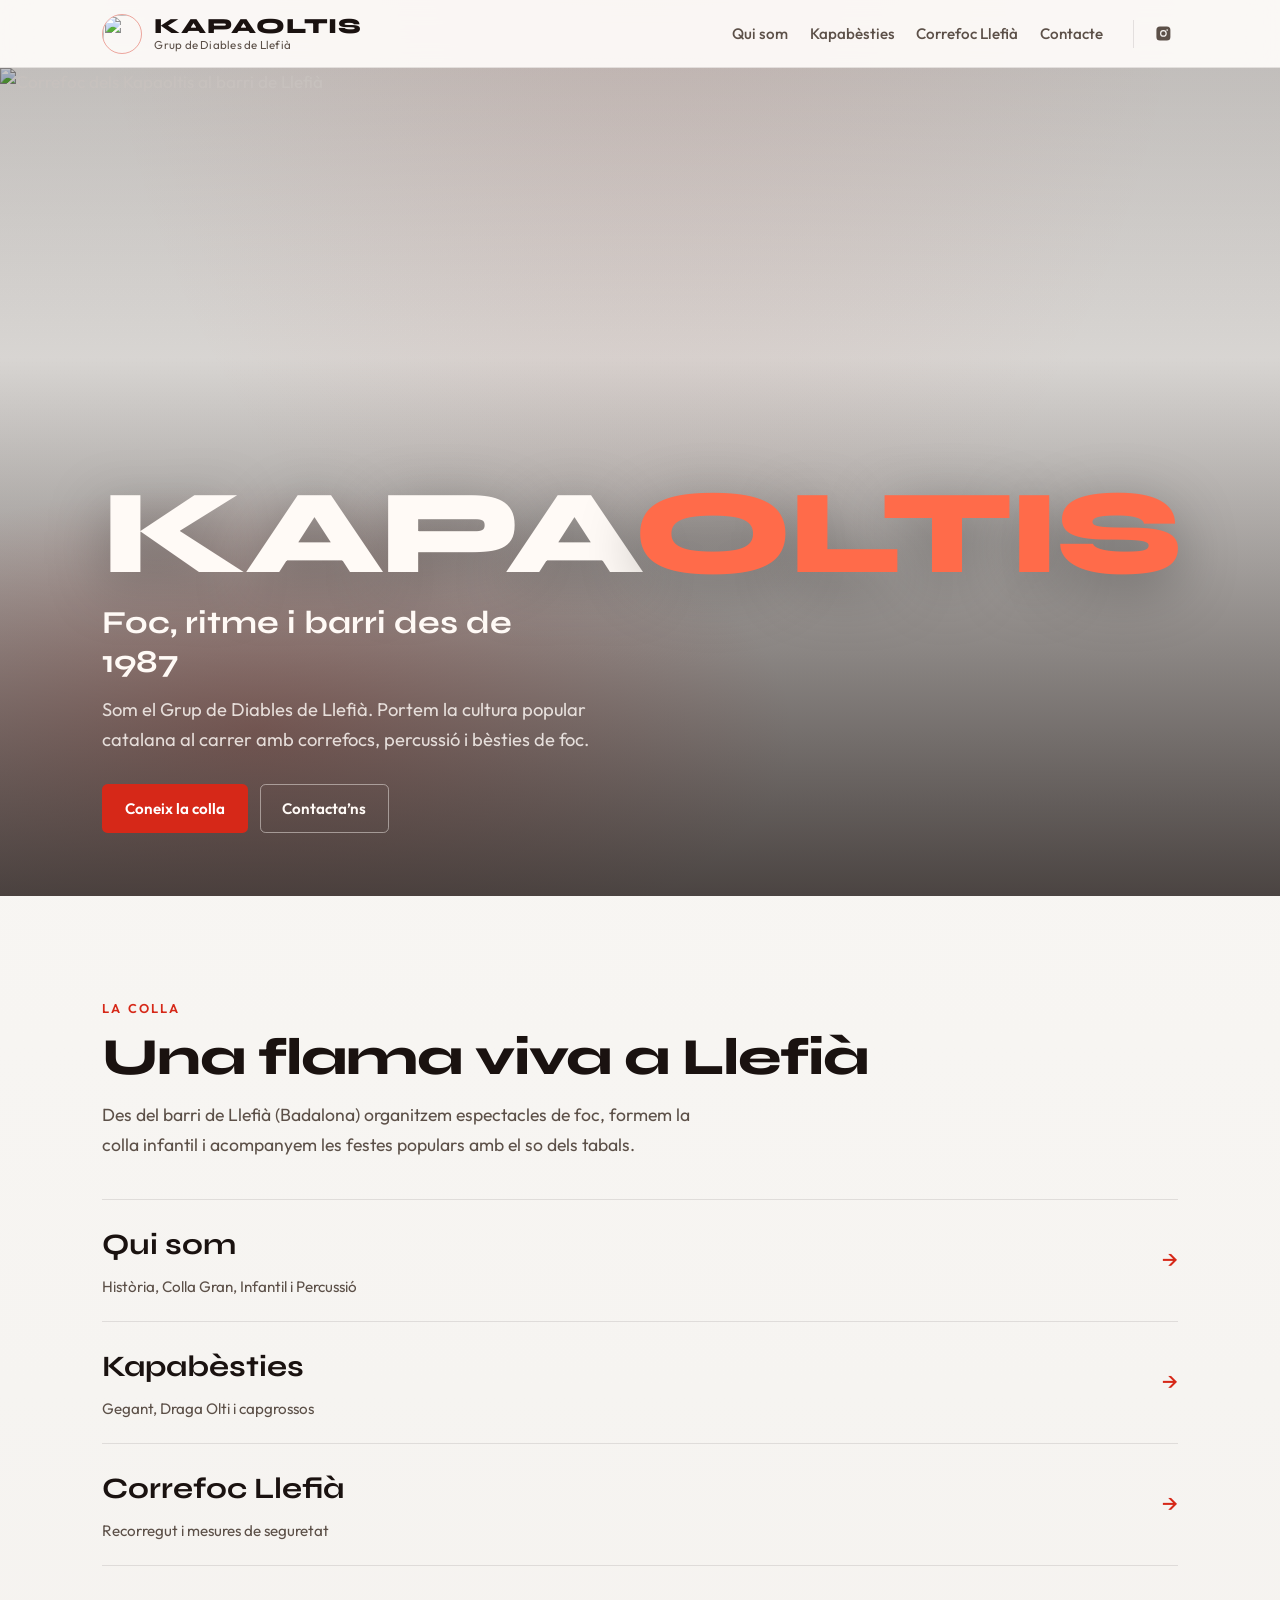
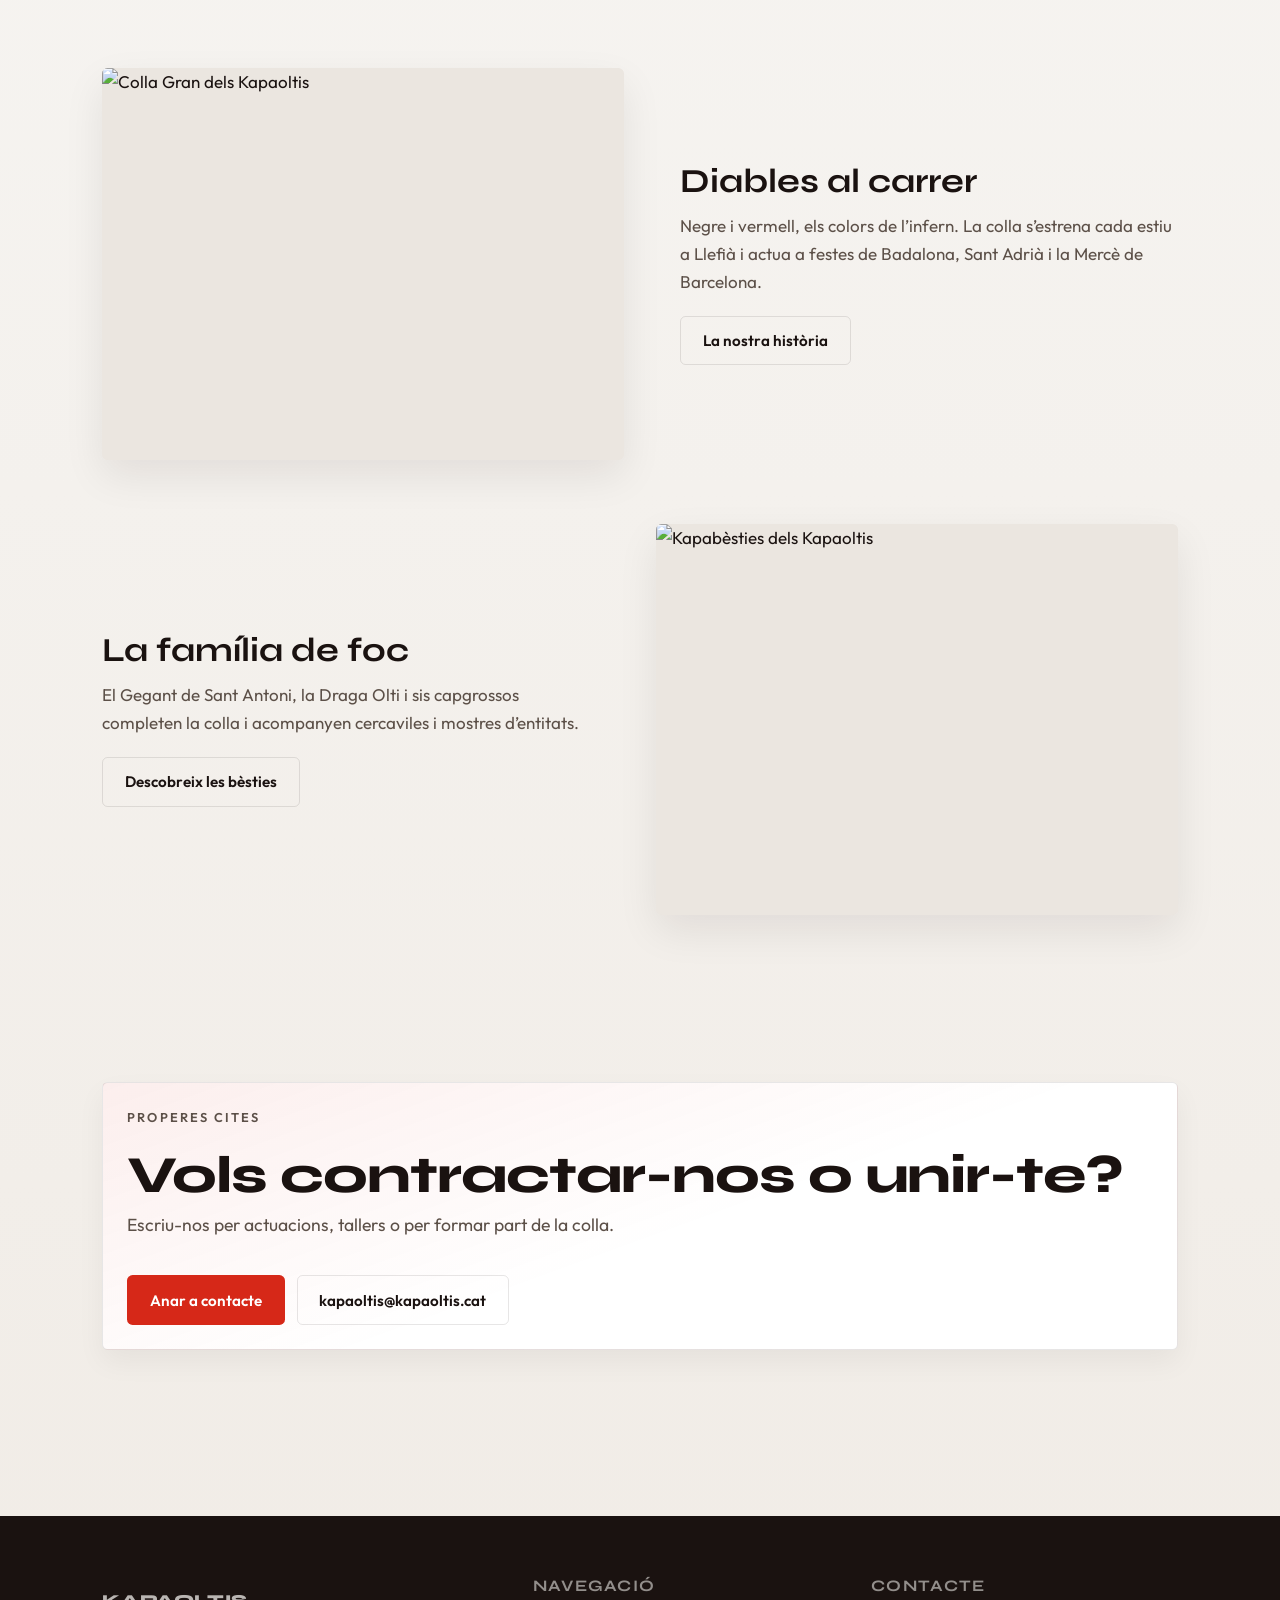
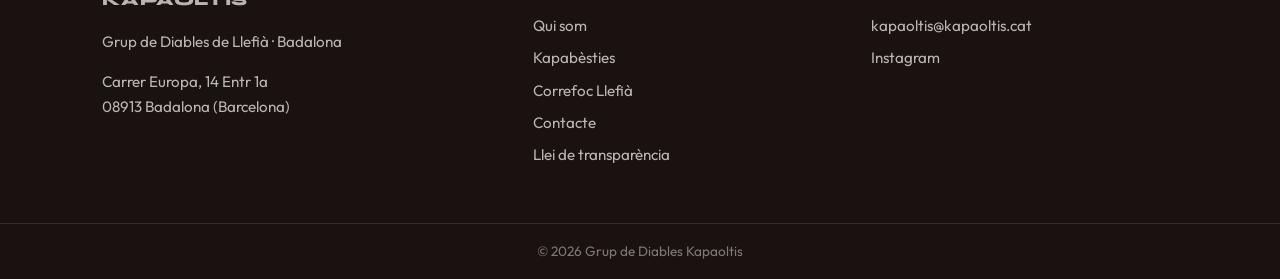
==== index.html @ ea844419 "Haciendo pruebas del nuevo diseño" ====
<!DOCTYPE html>
<html lang="ca">
<head>
  <meta charset="utf-8">
  <meta name="viewport" content="width=device-width, initial-scale=1">
  <title>Kapaoltis — Grup de Diables de Llefià</title>
  <meta name="description" content="Grup de Diables Kapaoltis de Llefià (Badalona). Correfocs, percussió, colla infantil i kapabèsties des de 1987.">
  <link rel="icon" href="wp-content/uploads/2024/04/cropped-Logo-1-32x32.jpg" sizes="32x32">
  <link rel="apple-touch-icon" href="wp-content/uploads/2024/04/cropped-Logo-1-180x180.jpg">
  <link rel="preconnect" href="https://fonts.googleapis.com">
  <link rel="preconnect" href="https://fonts.gstatic.com" crossorigin>
  <link href="https://fonts.googleapis.com/css2?family=Outfit:wght@400;500;600;700&family=Syne:wght@700;800&display=swap" rel="stylesheet">
  <link rel="stylesheet" href="assets/css/styles.css">
</head>
<body>
  <a class="skip-link" href="#contingut">Vés al contingut</a>

  <header class="site-header">
    <div class="site-header__inner">
      <a class="brand" href="index.html" aria-current="page">
        <img class="brand__mark" src="wp-content/uploads/2024/04/cropped-Logo-1-180x180.jpg" width="40" height="40" alt="">
        <span class="brand__text">
          <span class="brand__name">Kapaoltis</span>
          <span class="brand__tag">Grup de Diables de Llefià</span>
        </span>
      </a>
      <button class="nav-toggle" type="button" aria-expanded="false" aria-controls="menu-principal" aria-label="Obrir menú">
        <span></span><span></span><span></span>
      </button>
      <nav class="site-nav" id="menu-principal" aria-label="Principal">
        <a href="qui-som.html">Qui som</a>
        <a href="kapabesties.html">Kapabèsties</a>
        <a href="correfoc-llefia.html">Correfoc Llefià</a>
        <a href="contacte.html">Contacte</a>
        <div class="site-nav__social">
          <a href="https://www.instagram.com/kapaoltis/" target="_blank" rel="noopener noreferrer" aria-label="Instagram">
            <svg viewBox="0 0 24 24" aria-hidden="true"><path d="M7 2h10a5 5 0 0 1 5 5v10a5 5 0 0 1-5 5H7a5 5 0 0 1-5-5V7a5 5 0 0 1 5-5zm5 5.2A4.8 4.8 0 1 0 16.8 12 4.8 4.8 0 0 0 12 7.2zm0 7.9A3.1 3.1 0 1 1 15.1 12 3.1 3.1 0 0 1 12 15.1zm5.35-8.95a1.15 1.15 0 1 0 1.15 1.15 1.15 1.15 0 0 0-1.15-1.15z"/></svg>
          </a>
        </div>
      </nav>
    </div>
  </header>

  <main id="contingut">
    <section class="hero" aria-label="Portada">
      <div class="hero__media">
        <img src="wp-content/uploads/2024/05/correfocLlefia-1.jpeg" alt="Correfoc dels Kapaoltis al barri de Llefià" width="1600" height="900">
      </div>
      <div class="hero__shade" aria-hidden="true"></div>
      <div class="hero__content">
        <p class="hero__brand">Kapa<span>oltis</span></p>
        <h1 class="hero__title">Foc, ritme i barri des de 1987</h1>
        <p class="hero__text">Som el Grup de Diables de Llefià. Portem la cultura popular catalana al carrer amb correfocs, percussió i bèsties de foc.</p>
        <div class="btn-row">
          <a class="btn btn--primary" href="qui-som.html">Coneix la colla</a>
          <a class="btn btn--ghost" href="contacte.html">Contacta’ns</a>
        </div>
      </div>
    </section>

    <section class="section">
      <div class="wrap reveal">
        <p class="section__eyebrow">La colla</p>
        <h2 class="section__title">Una flama viva a Llefià</h2>
        <p class="section__lead">Des del barri de Llefià (Badalona) organitzem espectacles de foc, formem la colla infantil i acompanyem les festes populars amb el so dels tabals.</p>
        <div class="pathway" style="margin-top: 2.5rem;">
          <a href="qui-som.html">
            <span>
              <span class="pathway__label">Qui som</span>
              <span class="pathway__hint">Història, Colla Gran, Infantil i Percussió</span>
            </span>
            <span class="pathway__arrow" aria-hidden="true">→</span>
          </a>
          <a href="kapabesties.html">
            <span>
              <span class="pathway__label">Kapabèsties</span>
              <span class="pathway__hint">Gegant, Draga Olti i capgrossos</span>
            </span>
            <span class="pathway__arrow" aria-hidden="true">→</span>
          </a>
          <a href="correfoc-llefia.html">
            <span>
              <span class="pathway__label">Correfoc Llefià</span>
              <span class="pathway__hint">Recorregut i mesures de seguretat</span>
            </span>
            <span class="pathway__arrow" aria-hidden="true">→</span>
          </a>
        </div>
      </div>
    </section>

    <section class="section section--tight" style="padding-top: 0;">
      <div class="wrap">
        <article class="feature reveal">
          <div class="feature__media">
            <img src="wp-content/uploads/2024/05/collaGran.jpeg" alt="Colla Gran dels Kapaoltis" width="900" height="675" loading="lazy">
          </div>
          <div class="feature__body">
            <h2>Diables al carrer</h2>
            <p>Negre i vermell, els colors de l’infern. La colla s’estrena cada estiu a Llefià i actua a festes de Badalona, Sant Adrià i la Mercè de Barcelona.</p>
            <a class="btn btn--ghost" href="qui-som.html">La nostra història</a>
          </div>
        </article>

        <article class="feature feature--flip reveal" style="margin-top: clamp(2.5rem, 6vw, 4rem);">
          <div class="feature__media">
            <img src="wp-content/uploads/2024/05/kapabesties.jpg" alt="Kapabèsties dels Kapaoltis" width="900" height="675" loading="lazy">
          </div>
          <div class="feature__body">
            <h2>La família de foc</h2>
            <p>El Gegant de Sant Antoni, la Draga Olti i sis capgrossos completen la colla i acompanyen cercaviles i mostres d’entitats.</p>
            <a class="btn btn--ghost" href="kapabesties.html">Descobreix les bèsties</a>
          </div>
        </article>
      </div>
    </section>

    <section class="section">
      <div class="wrap reveal">
        <div class="contact-panel" style="display: grid; gap: 1rem; align-items: center;">
          <div>
            <p class="section__eyebrow">Properes cites</p>
            <h2 class="section__title" style="margin-bottom: 0.5rem;">Vols contractar-nos o unir-te?</h2>
            <p class="section__lead">Escriu-nos per actuacions, tallers o per formar part de la colla.</p>
          </div>
          <div class="btn-row" style="margin-top: 0;">
            <a class="btn btn--primary" href="contacte.html">Anar a contacte</a>
            <a class="btn btn--ghost" href="mailto:kapaoltis@kapaoltis.cat">kapaoltis@kapaoltis.cat</a>
          </div>
        </div>
      </div>
    </section>
  </main>

  <footer class="site-footer">
    <div class="site-footer__inner">
      <div>
        <p class="site-footer__brand">Kapaoltis</p>
        <p>Grup de Diables de Llefià · Badalona</p>
        <p>Carrer Europa, 14 Entr 1a<br>08913 Badalona (Barcelona)</p>
      </div>
      <div>
        <h2>Navegació</h2>
        <ul>
          <li><a href="qui-som.html">Qui som</a></li>
          <li><a href="kapabesties.html">Kapabèsties</a></li>
          <li><a href="correfoc-llefia.html">Correfoc Llefià</a></li>
          <li><a href="contacte.html">Contacte</a></li>
          <li><a href="llei-de-transparencia.html">Llei de transparència</a></li>
        </ul>
      </div>
      <div>
        <h2>Contacte</h2>
        <ul>
          <li><a href="mailto:kapaoltis@kapaoltis.cat">kapaoltis@kapaoltis.cat</a></li>
          <li><a href="https://www.instagram.com/kapaoltis/" target="_blank" rel="noopener noreferrer">Instagram</a></li>
        </ul>
      </div>
    </div>
    <div class="site-footer__copy">
      © 2026 Grup de Diables Kapaoltis
    </div>
  </footer>

  <script src="assets/js/main.js" defer></script>
</body>
</html>
---- assets/css/styles.css ----
/* Kapaoltis — Grup de Diables de Llefià */

:root {
  --bg: #f6f4f1;
  --bg-soft: #ebe6e0;
  --bg-panel: #ffffff;
  --ink: #1a1210;
  --ink-muted: #5c5048;
  --ember: #d62818;
  --ember-hot: #ef3d28;
  --ash: #7a6c62;
  --line: rgba(26, 18, 16, 0.1);
  --line-strong: rgba(214, 40, 24, 0.4);
  --hero-ink: #fffaf6;
  --hero-muted: rgba(255, 250, 246, 0.82);
  --font-display: "Syne", system-ui, sans-serif;
  --font-body: "Outfit", system-ui, sans-serif;
  --space: clamp(1.25rem, 3vw, 2.5rem);
  --max: 72rem;
  --header-h: 4.25rem;
  --ease: cubic-bezier(0.22, 1, 0.36, 1);
  --radius: 0.35rem;
}

*,
*::before,
*::after {
  box-sizing: border-box;
}

html {
  scroll-behavior: smooth;
}

body {
  margin: 0;
  min-height: 100vh;
  font-family: var(--font-body);
  font-size: 1.0625rem;
  line-height: 1.65;
  color: var(--ink);
  background:
    radial-gradient(ellipse 80% 45% at 50% -5%, rgba(214, 40, 24, 0.08), transparent 55%),
    linear-gradient(180deg, #faf8f5 0%, var(--bg) 40%, #f0ebe5 100%);
  -webkit-font-smoothing: antialiased;
}

img {
  max-width: 100%;
  height: auto;
  display: block;
}

a {
  color: inherit;
  text-decoration-thickness: 0.08em;
  text-underline-offset: 0.18em;
}

a:hover {
  color: var(--ember);
}

:focus-visible {
  outline: 2px solid var(--ember);
  outline-offset: 3px;
}

.skip-link {
  position: absolute;
  width: 1px;
  height: 1px;
  padding: 0;
  margin: -1px;
  overflow: hidden;
  clip: rect(0, 0, 0, 0);
  white-space: nowrap;
  border: 0;
}

.skip-link:focus {
  position: fixed;
  top: 1rem;
  left: 1rem;
  z-index: 1000;
  width: auto;
  height: auto;
  margin: 0;
  padding: 0.6rem 1rem;
  overflow: visible;
  clip: auto;
  white-space: normal;
  background: var(--ember);
  color: #fff;
  font-weight: 600;
  border-radius: var(--radius);
  text-decoration: none;
}

/* ——— Header ——— */

.site-header {
  position: sticky;
  top: 0;
  z-index: 100;
  height: var(--header-h);
  border-bottom: 1px solid var(--line);
  background: rgba(250, 248, 245, 0.88);
  backdrop-filter: blur(14px);
  -webkit-backdrop-filter: blur(14px);
}

.site-header__inner {
  max-width: var(--max);
  margin: 0 auto;
  padding: 0 var(--space);
  height: 100%;
  display: flex;
  align-items: center;
  justify-content: space-between;
  gap: 1rem;
}

.brand {
  display: inline-flex;
  align-items: center;
  gap: 0.75rem;
  text-decoration: none;
  min-width: 0;
}

.brand:hover {
  color: var(--ink);
}

.brand__mark {
  width: 2.5rem;
  height: 2.5rem;
  object-fit: cover;
  border-radius: 50%;
  border: 1px solid var(--line-strong);
}

.brand__text {
  display: flex;
  flex-direction: column;
  line-height: 1.1;
}

.brand__name {
  font-family: var(--font-display);
  font-weight: 800;
  font-size: 1.35rem;
  letter-spacing: 0.04em;
  text-transform: uppercase;
}

.brand__tag {
  font-size: 0.72rem;
  color: var(--ink-muted);
  letter-spacing: 0.02em;
}

.nav-toggle {
  display: none;
  width: 2.75rem;
  height: 2.75rem;
  border: 1px solid var(--line);
  background: transparent;
  color: var(--ink);
  border-radius: var(--radius);
  cursor: pointer;
  align-items: center;
  justify-content: center;
  flex-direction: column;
  gap: 0.35rem;
}

.nav-toggle span {
  display: block;
  width: 1.15rem;
  height: 2px;
  background: currentColor;
  transition: transform 0.25s var(--ease), opacity 0.2s;
}

.site-header.is-open .nav-toggle span:nth-child(1) {
  transform: translateY(0.45rem) rotate(45deg);
}

.site-header.is-open .nav-toggle span:nth-child(2) {
  opacity: 0;
}

.site-header.is-open .nav-toggle span:nth-child(3) {
  transform: translateY(-0.45rem) rotate(-45deg);
}

.site-nav {
  display: flex;
  align-items: center;
  gap: 0.35rem 1.35rem;
}

.site-nav a {
  text-decoration: none;
  font-size: 0.95rem;
  font-weight: 500;
  color: var(--ink-muted);
  position: relative;
}

.site-nav a:hover,
.site-nav a[aria-current="page"] {
  color: var(--ink);
}

.site-nav a[aria-current="page"]::after {
  content: "";
  position: absolute;
  left: 0;
  right: 0;
  bottom: -0.35rem;
  height: 2px;
  background: var(--ember);
}

.site-nav__social {
  display: inline-flex;
  gap: 0.65rem;
  margin-left: 0.5rem;
  padding-left: 1rem;
  border-left: 1px solid var(--line);
}

.site-nav__social a {
  width: 1.75rem;
  height: 1.75rem;
  display: grid;
  place-items: center;
  color: var(--ink-muted);
}

.site-nav__social svg {
  width: 1.05rem;
  height: 1.05rem;
  fill: currentColor;
}

@media (max-width: 860px) {
  .nav-toggle {
    display: inline-flex;
  }

  .site-nav {
    position: fixed;
    inset: var(--header-h) 0 auto 0;
    display: none;
    flex-direction: column;
    align-items: stretch;
    gap: 0;
    padding: 1rem var(--space) 1.5rem;
    background: rgba(250, 248, 245, 0.98);
    border-bottom: 1px solid var(--line);
  }

  .site-header.is-open .site-nav {
    display: flex;
  }

  .site-nav a {
    padding: 0.85rem 0;
    border-bottom: 1px solid var(--line);
  }

  .site-nav a[aria-current="page"]::after {
    display: none;
  }

  .site-nav__social {
    margin: 1rem 0 0;
    padding: 0;
    border: 0;
  }
}

/* ——— Layout ——— */

.wrap {
  max-width: var(--max);
  margin: 0 auto;
  padding: 0 var(--space);
}

.section {
  padding: clamp(3.5rem, 8vw, 6.5rem) 0;
}

.section--tight {
  padding: clamp(2.5rem, 5vw, 4rem) 0;
}

.section__eyebrow {
  margin: 0 0 0.65rem;
  font-size: 0.8rem;
  font-weight: 600;
  letter-spacing: 0.16em;
  text-transform: uppercase;
  color: var(--ember);
}

.section__title {
  margin: 0 0 1rem;
  font-family: var(--font-display);
  font-weight: 750;
  font-size: clamp(2rem, 4.5vw, 3.25rem);
  line-height: 1.05;
  letter-spacing: -0.02em;
}

.section__lead {
  margin: 0;
  max-width: 38rem;
  color: var(--ink-muted);
  font-size: 1.1rem;
}

.prose {
  max-width: 42rem;
}

.prose p {
  margin: 0 0 1.15rem;
  color: var(--ink-muted);
}

.prose p:last-child {
  margin-bottom: 0;
}

.prose strong {
  color: var(--ink);
  font-weight: 600;
}

/* ——— Buttons ——— */

.btn {
  display: inline-flex;
  align-items: center;
  justify-content: center;
  gap: 0.5rem;
  min-height: 2.85rem;
  padding: 0.7rem 1.35rem;
  border-radius: var(--radius);
  border: 1px solid transparent;
  font-family: var(--font-body);
  font-size: 0.95rem;
  font-weight: 600;
  text-decoration: none;
  cursor: pointer;
  transition: background 0.2s var(--ease), color 0.2s, border-color 0.2s, transform 0.2s;
}

.btn:hover {
  transform: translateY(-1px);
}

.btn--primary {
  background: var(--ember);
  color: #fff;
}

.btn--primary:hover {
  background: var(--ember-hot);
  color: #fff;
}

.btn--ghost {
  border-color: var(--line);
  background: transparent;
  color: var(--ink);
}

.btn--ghost:hover {
  border-color: rgba(26, 18, 16, 0.28);
  background: rgba(26, 18, 16, 0.04);
  color: var(--ink);
}

.btn-row {
  display: flex;
  flex-wrap: wrap;
  gap: 0.75rem;
  margin-top: 1.75rem;
}

/* ——— Hero ——— */

.hero {
  position: relative;
  min-height: min(92vh, 54rem);
  display: grid;
  align-items: end;
  overflow: hidden;
  isolation: isolate;
  color: var(--hero-ink);
}

.hero__media {
  position: absolute;
  inset: 0;
  z-index: -2;
}

.hero__media img {
  width: 100%;
  height: 100%;
  object-fit: cover;
  object-position: center 35%;
  animation: hero-drift 28s var(--ease) infinite alternate;
}

@keyframes hero-drift {
  from {
    transform: scale(1.05) translate3d(0, 0, 0);
  }
  to {
    transform: scale(1.12) translate3d(-1.5%, -1%, 0);
  }
}

.hero__shade {
  position: absolute;
  inset: 0;
  z-index: -1;
  background:
    linear-gradient(180deg, rgba(26, 18, 16, 0.25) 0%, rgba(26, 18, 16, 0.15) 35%, rgba(26, 18, 16, 0.78) 100%),
    radial-gradient(ellipse 70% 50% at 20% 80%, rgba(214, 40, 24, 0.32), transparent 60%);
}

.hero__content {
  width: 100%;
  max-width: var(--max);
  margin: 0 auto;
  padding: clamp(5rem, 12vh, 8rem) var(--space) clamp(3rem, 7vh, 5rem);
}

.hero__brand {
  margin: 0 0 1.1rem;
  font-family: var(--font-display);
  font-weight: 800;
  font-size: clamp(3.2rem, 12vw, 7.5rem);
  line-height: 0.9;
  letter-spacing: -0.03em;
  text-transform: uppercase;
  text-shadow: 0 0.12em 0.5em rgba(0, 0, 0, 0.35);
}

.hero__brand span {
  color: #ff6b4a;
}

.hero__title {
  margin: 0 0 0.85rem;
  max-width: 18ch;
  font-family: var(--font-display);
  font-weight: 700;
  font-size: clamp(1.35rem, 2.8vw, 2rem);
  line-height: 1.2;
}

.hero__text {
  margin: 0;
  max-width: 34rem;
  color: var(--hero-muted);
  font-size: clamp(1rem, 1.5vw, 1.15rem);
}

.hero .btn--ghost {
  border-color: rgba(255, 250, 246, 0.45);
  color: var(--hero-ink);
}

.hero .btn--ghost:hover {
  border-color: #fff;
  background: rgba(255, 255, 255, 0.12);
  color: #fff;
}

.page-hero {
  position: relative;
  min-height: clamp(18rem, 42vh, 28rem);
  display: grid;
  align-items: end;
  overflow: hidden;
  isolation: isolate;
  color: var(--hero-ink);
}

.page-hero--plain {
  min-height: clamp(14rem, 32vh, 20rem);
  background:
    linear-gradient(135deg, #2a1612 0%, #1a1210 55%, #3a1a14 100%);
}

.page-hero__media,
.page-hero__shade {
  position: absolute;
  inset: 0;
}

.page-hero__media {
  z-index: -2;
}

.page-hero__media img {
  width: 100%;
  height: 100%;
  object-fit: cover;
  object-position: center;
}

.page-hero--qui-som {
  min-height: clamp(20rem, 58vh, 38rem);
}

.page-hero--qui-som .page-hero__media img {
  object-fit: cover;
  object-position: center 45%;
}

.page-hero__shade {
  z-index: -1;
  background: linear-gradient(180deg, rgba(26, 18, 16, 0.2), rgba(26, 18, 16, 0.78));
}

.page-hero--plain .page-hero__shade {
  background:
    radial-gradient(ellipse 70% 80% at 80% 20%, rgba(214, 40, 24, 0.35), transparent 55%),
    linear-gradient(180deg, transparent, rgba(26, 18, 16, 0.35));
}

.page-hero__content {
  max-width: var(--max);
  margin: 0 auto;
  padding: 5rem var(--space) 2.5rem;
}

.page-hero__content h1 {
  margin: 0;
  font-family: var(--font-display);
  font-weight: 800;
  font-size: clamp(2.4rem, 6vw, 4rem);
  letter-spacing: -0.02em;
  line-height: 1;
}

.page-hero__content p {
  margin: 0.85rem 0 0;
  max-width: 36rem;
  color: var(--hero-muted);
}

/* ——— Feature strips ——— */

.feature-list {
  display: grid;
  gap: clamp(2.5rem, 6vw, 4rem);
  margin-top: clamp(2rem, 5vw, 3.5rem);
}

.feature {
  display: grid;
  gap: 1.5rem;
  align-items: center;
}

@media (min-width: 860px) {
  .feature {
    grid-template-columns: 1.05fr 1fr;
    gap: clamp(2rem, 5vw, 3.5rem);
  }

  .feature--flip {
    grid-template-columns: 1fr 1.05fr;
  }

  .feature--flip .feature__media {
    order: 2;
  }
}

.feature__media {
  position: relative;
  overflow: hidden;
  border-radius: var(--radius);
  aspect-ratio: 4 / 3;
  background: var(--bg-soft);
  box-shadow: 0 1rem 2.5rem rgba(26, 18, 16, 0.08);
}

.feature__media img {
  width: 100%;
  height: 100%;
  object-fit: cover;
  transition: transform 0.7s var(--ease);
}

.feature:hover .feature__media img {
  transform: scale(1.04);
}

.feature__body h2,
.feature__body h3 {
  margin: 0 0 0.75rem;
  font-family: var(--font-display);
  font-weight: 700;
  font-size: clamp(1.55rem, 3vw, 2.1rem);
  line-height: 1.1;
}

.feature__body p {
  margin: 0 0 1rem;
  color: var(--ink-muted);
}

.feature__body p:last-of-type {
  margin-bottom: 1.25rem;
}

/* ——— Pathway / home links ——— */

.pathway {
  display: grid;
  gap: 0;
  border-top: 1px solid var(--line);
}

.pathway a {
  display: grid;
  grid-template-columns: 1fr auto;
  gap: 1rem;
  align-items: center;
  padding: 1.35rem 0;
  border-bottom: 1px solid var(--line);
  text-decoration: none;
  transition: padding-left 0.25s var(--ease), color 0.2s;
}

.pathway a:hover {
  padding-left: 0.5rem;
  color: var(--ink);
}

.pathway__label {
  font-family: var(--font-display);
  font-weight: 700;
  font-size: clamp(1.35rem, 2.5vw, 1.85rem);
}

.pathway__hint {
  display: block;
  margin-top: 0.25rem;
  font-family: var(--font-body);
  font-size: 0.95rem;
  font-weight: 400;
  color: var(--ink-muted);
}

.pathway__arrow {
  color: var(--ember);
  font-size: 1.5rem;
  transition: transform 0.25s var(--ease);
}

.pathway a:hover .pathway__arrow {
  transform: translateX(0.35rem);
}

/* ——— Grid for bestiary / docs ——— */

.tile-grid {
  display: grid;
  gap: 1.5rem;
  margin-top: 2rem;
}

@media (min-width: 700px) {
  .tile-grid {
    grid-template-columns: repeat(3, 1fr);
  }

  .tile-grid--2 {
    grid-template-columns: repeat(2, 1fr);
  }
}

.tile {
  display: flex;
  flex-direction: column;
  gap: 1rem;
}

.tile__media {
  overflow: hidden;
  border-radius: var(--radius);
  aspect-ratio: 3 / 4;
  background: var(--bg-soft);
  box-shadow: 0 0.75rem 1.75rem rgba(26, 18, 16, 0.07);
}

.tile__media--wide {
  aspect-ratio: 16 / 10;
}

.tile__media img {
  width: 100%;
  height: 100%;
  object-fit: cover;
  transition: transform 0.6s var(--ease);
}

.tile:hover .tile__media img {
  transform: scale(1.05);
}

.tile h3 {
  margin: 0;
  font-family: var(--font-display);
  font-size: 1.35rem;
  font-weight: 700;
}

.tile p {
  margin: 0;
  color: var(--ink-muted);
  font-size: 0.98rem;
}

.capgrossos {
  display: grid;
  gap: 0.85rem;
  margin-top: 1.5rem;
}

@media (min-width: 700px) {
  .capgrossos {
    grid-template-columns: repeat(2, 1fr);
  }
}

.capgrossos dt {
  font-weight: 700;
  color: var(--ink);
  margin: 0;
}

.capgrossos dd {
  margin: 0.15rem 0 0.85rem;
  color: var(--ink-muted);
  font-size: 0.95rem;
}

/* ——— Safety / lists ——— */

.safety {
  display: grid;
  gap: 2rem;
}

@media (min-width: 860px) {
  .safety {
    grid-template-columns: 1fr 1fr;
  }
}

.safety h3 {
  margin: 0 0 1rem;
  font-family: var(--font-display);
  font-size: 1.4rem;
}

.safety ul {
  margin: 0;
  padding: 0;
  list-style: none;
}

.safety li {
  position: relative;
  padding: 0.65rem 0 0.65rem 1.15rem;
  border-bottom: 1px solid var(--line);
  color: var(--ink-muted);
  font-size: 0.98rem;
}

.safety li::before {
  content: "";
  position: absolute;
  left: 0;
  top: 1.1rem;
  width: 0.45rem;
  height: 0.45rem;
  border-radius: 50%;
  background: var(--ember);
}

.map-stack {
  display: grid;
  gap: 1.5rem;
  margin-top: 2rem;
}

@media (min-width: 860px) {
  .map-stack {
    grid-template-columns: repeat(3, 1fr);
  }
}

.map-card h3 {
  margin: 0 0 0.75rem;
  font-family: var(--font-display);
  font-size: 1.15rem;
}

.map-card img {
  width: 100%;
  border-radius: var(--radius);
  background: var(--bg-panel);
  border: 1px solid var(--line);
}

/* ——— Contact ——— */

.contact-grid {
  display: grid;
  gap: 2rem;
}

@media (min-width: 800px) {
  .contact-grid {
    grid-template-columns: 1.1fr 0.9fr;
    align-items: start;
  }
}

.contact-list {
  list-style: none;
  margin: 1.5rem 0 0;
  padding: 0;
}

.contact-list li {
  padding: 1rem 0;
  border-bottom: 1px solid var(--line);
}

.contact-list span {
  display: block;
  margin-bottom: 0.25rem;
  font-size: 0.78rem;
  letter-spacing: 0.12em;
  text-transform: uppercase;
  color: var(--ash);
}

.contact-list a {
  font-size: 1.15rem;
  font-weight: 600;
  text-decoration: none;
}

.contact-panel {
  padding: 1.5rem;
  border: 1px solid var(--line);
  border-radius: var(--radius);
  background:
    linear-gradient(160deg, rgba(214, 40, 24, 0.08), transparent 55%),
    var(--bg-panel);
  box-shadow: 0 0.75rem 1.75rem rgba(26, 18, 16, 0.05);
}

.contact-panel p {
  margin: 0 0 1.25rem;
  color: var(--ink-muted);
}

/* ——— Docs ——— */

.doc-list {
  list-style: none;
  margin: 2rem 0 0;
  padding: 0;
}

.doc-list a {
  display: flex;
  justify-content: space-between;
  align-items: center;
  gap: 1rem;
  padding: 1.15rem 0;
  border-bottom: 1px solid var(--line);
  text-decoration: none;
  font-weight: 600;
}

.doc-list a span {
  color: var(--ember);
  font-size: 0.85rem;
  font-weight: 500;
}

/* ——— Footer ——— */

.site-footer {
  margin-top: clamp(2rem, 5vw, 4rem);
  border-top: 1px solid transparent;
  background: #1a1210;
  color: #f6f4f1;
}

.site-footer__inner {
  max-width: var(--max);
  margin: 0 auto;
  padding: clamp(2.5rem, 5vw, 3.5rem) var(--space);
  display: grid;
  gap: 2rem;
}

@media (min-width: 800px) {
  .site-footer__inner {
    grid-template-columns: 1.3fr 1fr 1fr;
  }
}

.site-footer h2 {
  margin: 0 0 0.85rem;
  font-family: var(--font-display);
  font-size: 1rem;
  font-weight: 700;
  letter-spacing: 0.08em;
  text-transform: uppercase;
  color: rgba(246, 244, 241, 0.55);
}

.site-footer p,
.site-footer li {
  color: rgba(246, 244, 241, 0.72);
  font-size: 0.95rem;
}

.site-footer ul {
  list-style: none;
  margin: 0;
  padding: 0;
}

.site-footer li + li {
  margin-top: 0.45rem;
}

.site-footer a {
  text-decoration: none;
}

.site-footer a:hover {
  color: #ff6b4a;
}

.site-footer__brand {
  font-family: var(--font-display);
  font-weight: 800;
  font-size: 1.5rem;
  letter-spacing: 0.04em;
  text-transform: uppercase;
  color: #fff;
}

.site-footer__copy {
  border-top: 1px solid rgba(246, 244, 241, 0.12);
  padding: 1rem var(--space);
  text-align: center;
  color: rgba(246, 244, 241, 0.45);
  font-size: 0.85rem;
}

/* ——— Motion ——— */

.reveal {
  opacity: 0;
  transform: translateY(1.25rem);
  transition: opacity 0.7s var(--ease), transform 0.7s var(--ease);
}

.reveal.is-in {
  opacity: 1;
  transform: none;
}

@media (prefers-reduced-motion: reduce) {
  html {
    scroll-behavior: auto;
  }

  .hero__media img,
  .feature__media img,
  .tile__media img,
  .reveal {
    animation: none !important;
    transition: none !important;
    opacity: 1;
    transform: none;
  }
}
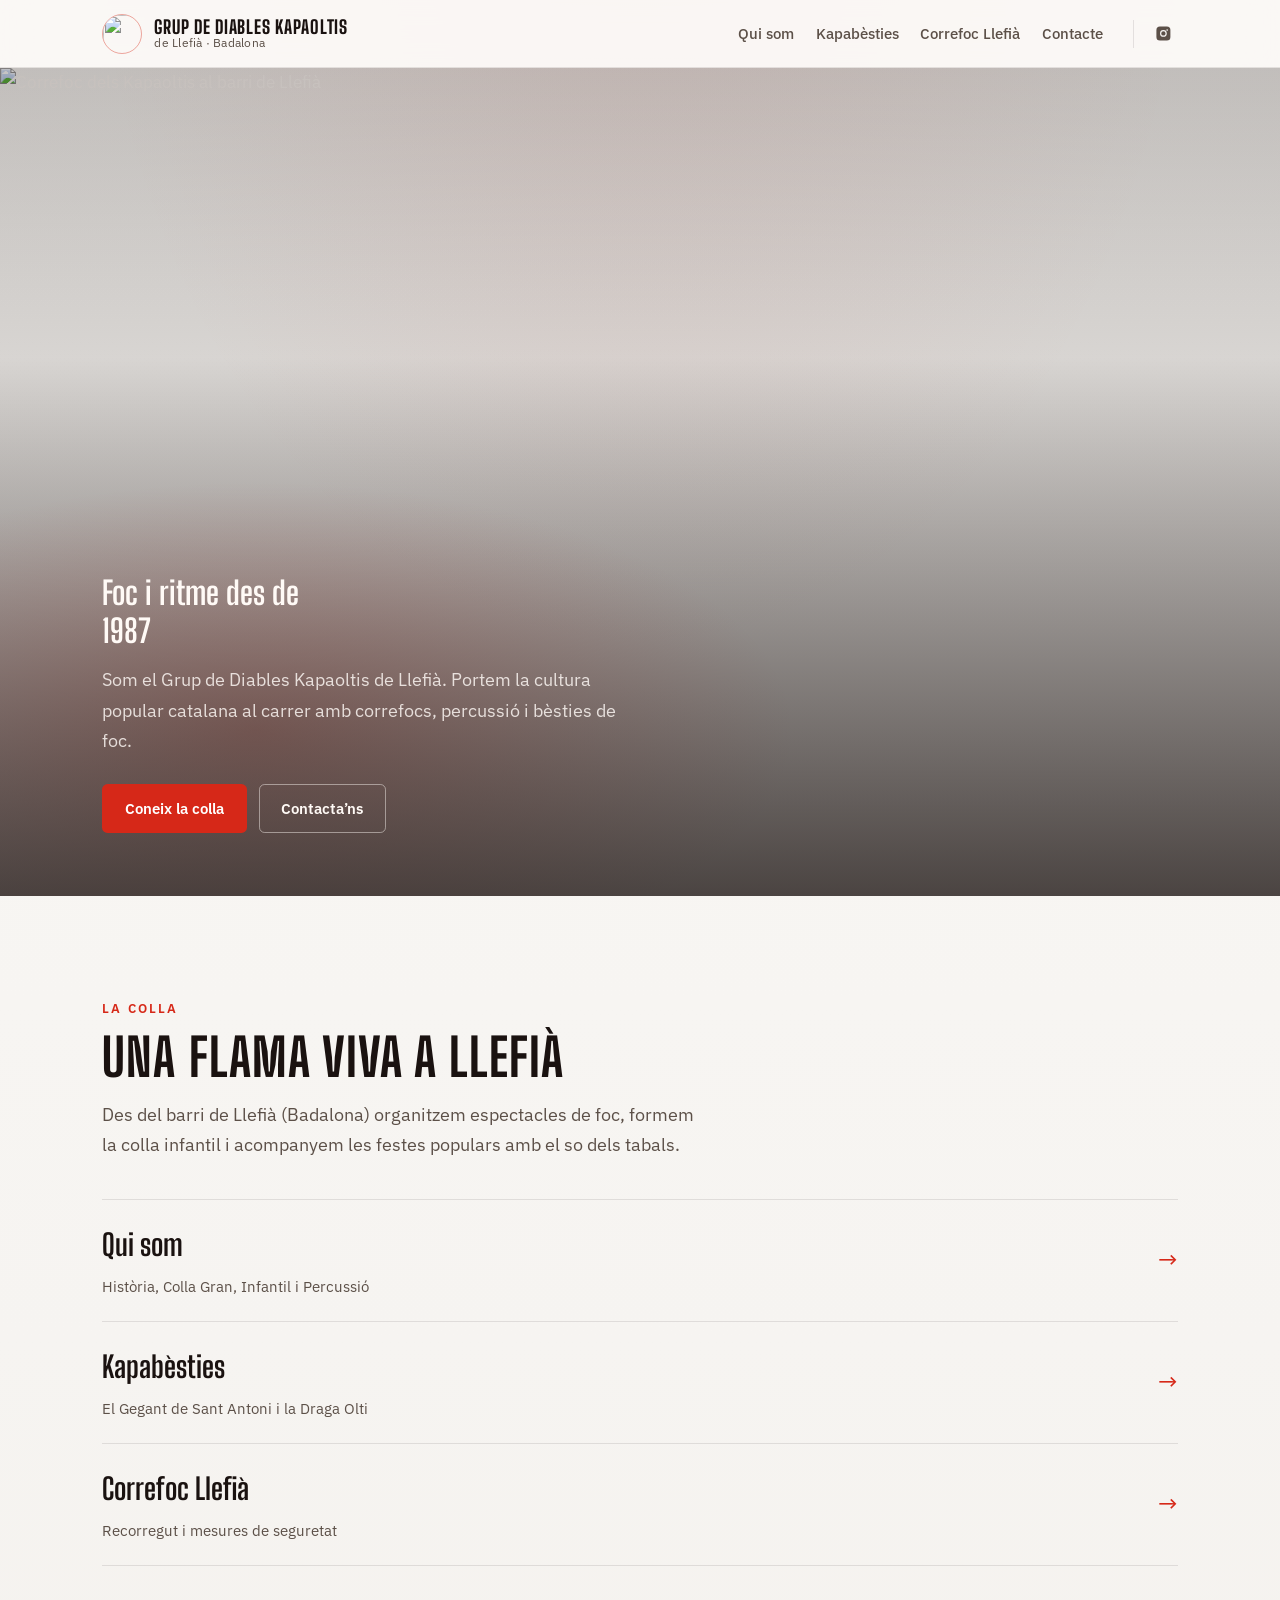
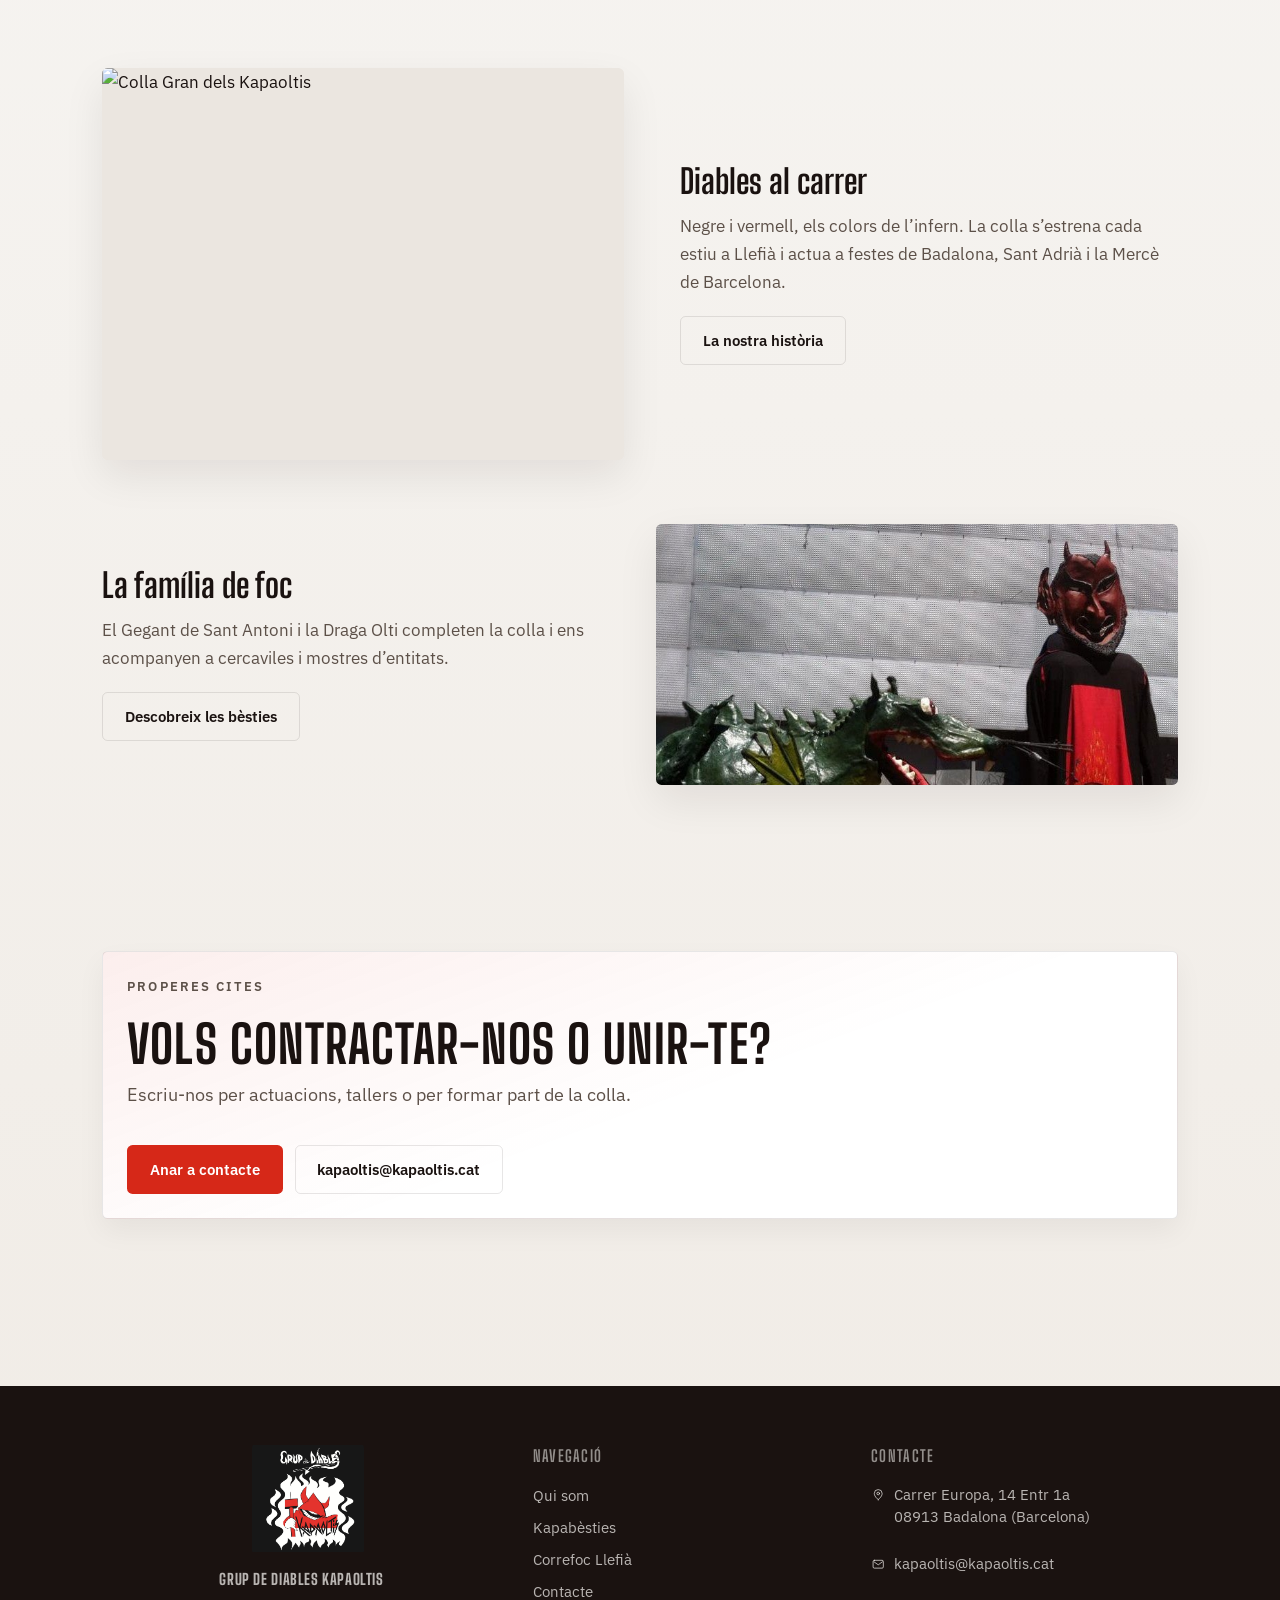
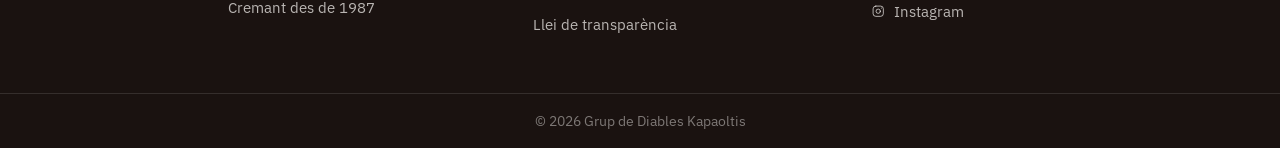
==== commit 29298015: "Haciendo pruebas del nuevo diseño v2" ====
--- a/index.html
+++ b/index.html
@@ -3,25 +3,64 @@
 <head>
   <meta charset="utf-8">
   <meta name="viewport" content="width=device-width, initial-scale=1">
-  <title>Kapaoltis — Grup de Diables de Llefià</title>
-  <meta name="description" content="Grup de Diables Kapaoltis de Llefià (Badalona). Correfocs, percussió, colla infantil i kapabèsties des de 1987.">
+  <title>Grup de Diables Kapaoltis</title>
+  <meta name="description" content="Grup de Diables Kapaoltis de Llefià (Badalona). Entitat de cultura popular dedicada als correfocs, la percussió, la colla infantil i les kapabèsties des de 1987.">
+  <meta name="keywords" content="Kapaoltis, diables, correfoc, Llefià, Badalona, cultura popular, percussió">
+  <link rel="canonical" href="https://kapaoltis.cat/">
+  <meta property="og:type" content="website">
+  <meta property="og:locale" content="ca_ES">
+  <meta property="og:site_name" content="Diables Kapaoltis">
+  <meta property="og:title" content="Grup de Diables Kapaoltis">
+  <meta property="og:description" content="Entitat de cultura popular de Llefià (Badalona): correfocs, percussió, colla infantil i kapabèsties des de 1987.">
+  <meta property="og:url" content="https://kapaoltis.cat/">
+  <meta property="og:image" content="https://kapaoltis.cat/wp-content/uploads/2024/05/correfocLlefia-1.jpeg">
+  <script type="application/ld+json">
+  {
+    "@context": "https://schema.org",
+    "@type": ["CulturalOrganization", "NGO"],
+    "name": "Grup de Diables Kapaoltis",
+    "alternateName": ["Diables Kapaoltis", "Kapaoltis"],
+    "legalName": "Grup de Diables Kapaoltis",
+    "description": "Entitat sense ànim de lucre de cultura popular catalana del barri de Llefià (Badalona). Grup de diables dedicat als correfocs, la percussió, la colla infantil i les kapabèsties des de 1987.",
+    "url": "https://kapaoltis.cat/",
+    "email": "kapaoltis@kapaoltis.cat",
+    "foundingDate": "1987",
+    "address": {
+      "@type": "PostalAddress",
+      "streetAddress": "Carrer Europa, 14 Entr 1a",
+      "addressLocality": "Badalona",
+      "postalCode": "08913",
+      "addressRegion": "Barcelona",
+      "addressCountry": "ES"
+    },
+    "areaServed": {
+      "@type": "Place",
+      "name": "Llefià, Badalona"
+    },
+    "sameAs": [
+      "https://www.instagram.com/kapaoltis/"
+    ],
+    "logo": "https://kapaoltis.cat/wp-content/uploads/2024/04/cropped-Logo-1-180x180.jpg",
+    "image": "https://kapaoltis.cat/wp-content/uploads/2024/05/correfocLlefia-1.jpeg"
+  }
+  </script>
   <link rel="icon" href="wp-content/uploads/2024/04/cropped-Logo-1-32x32.jpg" sizes="32x32">
   <link rel="apple-touch-icon" href="wp-content/uploads/2024/04/cropped-Logo-1-180x180.jpg">
   <link rel="preconnect" href="https://fonts.googleapis.com">
   <link rel="preconnect" href="https://fonts.gstatic.com" crossorigin>
-  <link href="https://fonts.googleapis.com/css2?family=Outfit:wght@400;500;600;700&family=Syne:wght@700;800&display=swap" rel="stylesheet">
-  <link rel="stylesheet" href="assets/css/styles.css">
+  <link href="https://fonts.googleapis.com/css2?family=Big+Shoulders+Display:wght@600;700;800&family=IBM+Plex+Sans:wght@400;500;600;700&display=swap" rel="stylesheet">
+  <link rel="stylesheet" href="assets/css/styles.css?v=13">
 </head>
 <body>
   <a class="skip-link" href="#contingut">Vés al contingut</a>
 
   <header class="site-header">
     <div class="site-header__inner">
-      <a class="brand" href="index.html" aria-current="page">
+      <a class="brand" href="index.html" aria-current="page" aria-label="Grup de Diables Kapaoltis">
         <img class="brand__mark" src="wp-content/uploads/2024/04/cropped-Logo-1-180x180.jpg" width="40" height="40" alt="">
         <span class="brand__text">
-          <span class="brand__name">Kapaoltis</span>
-          <span class="brand__tag">Grup de Diables de Llefià</span>
+          <span class="brand__name">Grup de Diables Kapaoltis</span>
+          <span class="brand__tag">de Llefià · Badalona</span>
         </span>
       </a>
       <button class="nav-toggle" type="button" aria-expanded="false" aria-controls="menu-principal" aria-label="Obrir menú">
@@ -48,9 +87,9 @@
       </div>
       <div class="hero__shade" aria-hidden="true"></div>
       <div class="hero__content">
-        <p class="hero__brand">Kapa<span>oltis</span></p>
-        <h1 class="hero__title">Foc, ritme i barri des de 1987</h1>
-        <p class="hero__text">Som el Grup de Diables de Llefià. Portem la cultura popular catalana al carrer amb correfocs, percussió i bèsties de foc.</p>
+        <!-- <p class="hero__brand">Grup de Diables Kapaoltis</p> -->
+        <h1 class="hero__title">Foc i ritme des de 1987</h1>
+        <p class="hero__text">Som el Grup de Diables Kapaoltis de Llefià. Portem la cultura popular catalana al carrer amb correfocs, percussió i bèsties de foc.</p>
         <div class="btn-row">
           <a class="btn btn--primary" href="qui-som.html">Coneix la colla</a>
           <a class="btn btn--ghost" href="contacte.html">Contacta’ns</a>
@@ -74,7 +113,7 @@
           <a href="kapabesties.html">
             <span>
               <span class="pathway__label">Kapabèsties</span>
-              <span class="pathway__hint">Gegant, Draga Olti i capgrossos</span>
+              <span class="pathway__hint">El Gegant de Sant Antoni i la Draga Olti</span>
             </span>
             <span class="pathway__arrow" aria-hidden="true">→</span>
           </a>
@@ -103,12 +142,12 @@
         </article>
 
         <article class="feature feature--flip reveal" style="margin-top: clamp(2.5rem, 6vw, 4rem);">
-          <div class="feature__media">
-            <img src="wp-content/uploads/2024/05/kapabesties.jpg" alt="Kapabèsties dels Kapaoltis" width="900" height="675" loading="lazy">
+          <div class="feature__media feature__media--wide">
+            <img src="wp-content/uploads/2024/05/kapabesties-hero.jpg" alt="La Draga Olti i el Gegant de Sant Antoni dels Kapaoltis" width="851" height="378" loading="lazy">
           </div>
           <div class="feature__body">
             <h2>La família de foc</h2>
-            <p>El Gegant de Sant Antoni, la Draga Olti i sis capgrossos completen la colla i acompanyen cercaviles i mostres d’entitats.</p>
+            <p>El Gegant de Sant Antoni i la Draga Olti completen la colla i ens acompanyen a cercaviles i mostres d’entitats.</p>
             <a class="btn btn--ghost" href="kapabesties.html">Descobreix les bèsties</a>
           </div>
         </article>
@@ -134,10 +173,12 @@
 
   <footer class="site-footer">
     <div class="site-footer__inner">
-      <div>
-        <p class="site-footer__brand">Kapaoltis</p>
-        <p>Grup de Diables de Llefià · Badalona</p>
-        <p>Carrer Europa, 14 Entr 1a<br>08913 Badalona (Barcelona)</p>
+      <div class="site-footer__brand-block">
+        <img class="site-footer__logo" src="wp-content/uploads/2024/04/logoNegre.jpg" width="112" height="112" alt="Grup de Diables Kapaoltis">
+        <div>
+          <p class="site-footer__brand">Grup de Diables Kapaoltis</p>
+          <p class="site-footer__tagline">Cremant des de 1987</p>
+        </div>
       </div>
       <div>
         <h2>Navegació</h2>
@@ -151,9 +192,25 @@
       </div>
       <div>
         <h2>Contacte</h2>
-        <ul>
-          <li><a href="mailto:kapaoltis@kapaoltis.cat">kapaoltis@kapaoltis.cat</a></li>
-          <li><a href="https://www.instagram.com/kapaoltis/" target="_blank" rel="noopener noreferrer">Instagram</a></li>
+        <ul class="footer-contact">
+          <li>
+            <span class="footer-contact__icon" aria-hidden="true">
+              <svg viewBox="0 0 24 24" fill="none" stroke="currentColor" stroke-width="1.6" stroke-linecap="round" stroke-linejoin="round"><path d="M12 21s6.5-4.8 6.5-10.2a6.5 6.5 0 1 0-13 0C5.5 16.2 12 21 12 21z"/><circle cx="12" cy="10.8" r="2.2"/></svg>
+            </span>
+            <span>Carrer Europa, 14 Entr 1a<br>08913 Badalona (Barcelona)</span>
+          </li>
+          <li>
+            <span class="footer-contact__icon" aria-hidden="true">
+              <svg viewBox="0 0 24 24" fill="none" stroke="currentColor" stroke-width="1.6" stroke-linecap="round" stroke-linejoin="round"><rect x="3.5" y="5.5" width="17" height="13" rx="2"/><path d="m5 8 7 5 7-5"/></svg>
+            </span>
+            <a href="mailto:kapaoltis@kapaoltis.cat">kapaoltis@kapaoltis.cat</a>
+          </li>
+          <li>
+            <span class="footer-contact__icon" aria-hidden="true">
+              <svg viewBox="0 0 24 24" fill="none" stroke="currentColor" stroke-width="1.6" stroke-linecap="round" stroke-linejoin="round"><rect x="3.5" y="3.5" width="17" height="17" rx="4.5"/><circle cx="12" cy="12" r="3.6"/><circle cx="17.2" cy="6.8" r="0.9" fill="currentColor" stroke="none"/></svg>
+            </span>
+            <a href="https://www.instagram.com/kapaoltis/" target="_blank" rel="noopener noreferrer">Instagram</a>
+          </li>
         </ul>
       </div>
     </div>
--- a/assets/css/styles.css
+++ b/assets/css/styles.css
@@ -13,8 +13,8 @@
   --line-strong: rgba(214, 40, 24, 0.4);
   --hero-ink: #fffaf6;
   --hero-muted: rgba(255, 250, 246, 0.82);
-  --font-display: "Syne", system-ui, sans-serif;
-  --font-body: "Outfit", system-ui, sans-serif;
+  --font-display: "Big Shoulders Display", system-ui, sans-serif;
+  --font-body: "IBM Plex Sans", system-ui, sans-serif;
   --space: clamp(1.25rem, 3vw, 2.5rem);
   --max: 72rem;
   --header-h: 4.25rem;
@@ -139,6 +139,7 @@
   object-fit: cover;
   border-radius: 50%;
   border: 1px solid var(--line-strong);
+  flex-shrink: 0;
 }
 
 .brand__text {
@@ -150,7 +151,7 @@
 .brand__name {
   font-family: var(--font-display);
   font-weight: 800;
-  font-size: 1.35rem;
+  font-size: clamp(0.85rem, 2.2vw, 1.15rem);
   letter-spacing: 0.04em;
   text-transform: uppercase;
 }
@@ -315,7 +316,8 @@
   font-weight: 750;
   font-size: clamp(2rem, 4.5vw, 3.25rem);
   line-height: 1.05;
-  letter-spacing: -0.02em;
+  letter-spacing: 0.02em;
+  text-transform: uppercase;
 }
 
 .section__lead {
@@ -450,9 +452,9 @@
   margin: 0 0 1.1rem;
   font-family: var(--font-display);
   font-weight: 800;
-  font-size: clamp(3.2rem, 12vw, 7.5rem);
-  line-height: 0.9;
-  letter-spacing: -0.03em;
+  font-size: clamp(2.6rem, 10vw, 6.5rem);
+  line-height: 0.92;
+  letter-spacing: 0.03em;
   text-transform: uppercase;
   text-shadow: 0 0.12em 0.5em rgba(0, 0, 0, 0.35);
 }
@@ -521,6 +523,10 @@
   object-position: center;
 }
 
+.page-hero--besties .page-hero__media img {
+  object-position: center top;
+}
+
 .page-hero--qui-som {
   min-height: clamp(20rem, 58vh, 38rem);
 }
@@ -552,8 +558,9 @@
   font-family: var(--font-display);
   font-weight: 800;
   font-size: clamp(2.4rem, 6vw, 4rem);
-  letter-spacing: -0.02em;
+  letter-spacing: 0.03em;
   line-height: 1;
+  text-transform: uppercase;
 }
 
 .page-hero__content p {
@@ -600,6 +607,10 @@
   box-shadow: 0 1rem 2.5rem rgba(26, 18, 16, 0.08);
 }
 
+.feature__media--wide {
+  aspect-ratio: 2 / 1;
+}
+
 .feature__media img {
   width: 100%;
   height: 100%;
@@ -738,28 +749,152 @@
   font-size: 0.98rem;
 }
 
-.capgrossos {
-  display: grid;
-  gap: 0.85rem;
-  margin-top: 1.5rem;
-}
-
-@media (min-width: 700px) {
-  .capgrossos {
-    grid-template-columns: repeat(2, 1fr);
-  }
-}
-
-.capgrossos dt {
-  font-weight: 700;
+/* ——— Bestiari (Kapabèsties) ——— */
+
+.beast-list {
+  display: grid;
+  gap: clamp(3rem, 8vw, 5.5rem);
+  margin-top: clamp(1rem, 3vw, 2rem);
+}
+
+.beast {
+  display: grid;
+  gap: clamp(1.5rem, 4vw, 3.25rem);
+  align-items: center;
+}
+
+@media (min-width: 860px) {
+  .beast {
+    grid-template-columns: minmax(0, 1fr) minmax(0, 1.1fr);
+  }
+
+  .beast--flip .beast__media {
+    order: 2;
+  }
+}
+
+.beast__media {
+  position: relative;
+  display: grid;
+  place-items: center;
+  margin: 0;
+  padding: clamp(1.1rem, 2.5vw, 2rem);
+  border: 1px solid var(--line);
+  border-radius: var(--radius);
+  background:
+    radial-gradient(ellipse 75% 55% at 50% 0%, rgba(214, 40, 24, 0.08), transparent 62%),
+    linear-gradient(180deg, #fbf9f7 0%, var(--bg-soft) 100%);
+  box-shadow: 0 1rem 2.5rem rgba(26, 18, 16, 0.08);
+}
+
+.beast__media::before {
+  content: "";
+  position: absolute;
+  left: 0;
+  top: clamp(1.1rem, 2.5vw, 2rem);
+  bottom: clamp(1.1rem, 2.5vw, 2rem);
+  width: 3px;
+  background: linear-gradient(180deg, var(--ember), transparent);
+}
+
+.beast__media img {
+  width: auto;
+  height: auto;
+  max-width: 100%;
+  max-height: 30rem;
+  border-radius: var(--radius);
+  box-shadow: 0 0.65rem 1.75rem rgba(26, 18, 16, 0.16);
+}
+
+.beast__eyebrow {
+  display: flex;
+  align-items: center;
+  gap: 0.6rem;
+  margin: 0 0 0.5rem;
+  font-size: 0.8rem;
+  font-weight: 600;
+  letter-spacing: 0.16em;
+  text-transform: uppercase;
+  color: var(--ember);
+}
+
+.beast__body h2 {
+  margin: 0 0 0.85rem;
+  font-family: var(--font-display);
+  font-weight: 750;
+  font-size: clamp(1.9rem, 4vw, 2.9rem);
+  line-height: 1.03;
+  letter-spacing: 0.02em;
+  text-transform: uppercase;
+}
+
+.beast__body > p:not([class]) {
+  margin: 0;
+  color: var(--ink-muted);
+}
+
+.beast__facts {
+  display: flex;
+  flex-wrap: wrap;
+  gap: 0.5rem;
+  margin: 1.25rem 0 0;
+  padding: 0;
+  list-style: none;
+}
+
+.beast__facts li {
+  padding: 0.3rem 0.75rem;
+  border: 1px solid var(--line);
+  border-radius: 999px;
+  background: rgba(255, 255, 255, 0.65);
+  font-size: 0.78rem;
+  font-weight: 600;
+  letter-spacing: 0.09em;
+  text-transform: uppercase;
+  color: var(--ink-muted);
+}
+
+.beast__where {
+  margin: 1.4rem 0 0;
+  padding-top: 1.1rem;
+  border-top: 1px solid var(--line);
+}
+
+.beast__where-label {
+  display: block;
+  margin-bottom: 0.7rem;
+  font-size: 0.75rem;
+  font-weight: 600;
+  letter-spacing: 0.14em;
+  text-transform: uppercase;
   color: var(--ink);
-  margin: 0;
-}
-
-.capgrossos dd {
-  margin: 0.15rem 0 0.85rem;
+}
+
+.beast__where ul {
+  display: grid;
+  gap: 0.55rem;
+  margin: 0;
+  padding: 0;
+  list-style: none;
+}
+
+.beast__where li {
+  position: relative;
+  padding-left: 1.4rem;
+  font-size: 0.98rem;
+  line-height: 1.5;
   color: var(--ink-muted);
-  font-size: 0.95rem;
+}
+
+.beast__where li::before {
+  content: "";
+  position: absolute;
+  left: 0;
+  top: 0.55em;
+  width: 0.5rem;
+  height: 0.5rem;
+  border: 2px solid var(--ember);
+  border-radius: 50%;
 }
 
 /* ——— Safety / lists ——— */
@@ -840,8 +975,9 @@
 
 @media (min-width: 800px) {
   .contact-grid {
-    grid-template-columns: 1.1fr 0.9fr;
-    align-items: start;
+    grid-template-columns: 0.95fr 1.15fr;
+    align-items: stretch;
+    gap: clamp(1.5rem, 4vw, 3rem);
   }
 }
 
@@ -884,6 +1020,34 @@
 .contact-panel p {
   margin: 0 0 1.25rem;
   color: var(--ink-muted);
+}
+
+.contact-map {
+  overflow: hidden;
+  border-radius: var(--radius);
+  border: 1px solid var(--line);
+  background: var(--bg-soft);
+  min-height: 18rem;
+  box-shadow: 0 0.75rem 1.75rem rgba(26, 18, 16, 0.06);
+}
+
+.contact-map iframe {
+  display: block;
+  width: 100%;
+  height: 100%;
+  min-height: 22rem;
+  border: 0;
+}
+
+@media (min-width: 800px) {
+  .contact-map iframe {
+    min-height: 100%;
+    height: 100%;
+  }
+
+  .contact-map {
+    min-height: 26rem;
+  }
 }
 
 /* ——— Docs ——— */
@@ -960,21 +1124,87 @@
   margin-top: 0.45rem;
 }
 
+.site-footer ul.footer-contact {
+  display: grid;
+  row-gap: 1.6rem;
+  list-style: none;
+  margin: 0;
+  padding: 0;
+}
+
+.site-footer .footer-contact li,
+.site-footer .footer-contact li + li {
+  display: grid;
+  grid-template-columns: 0.95em 1fr;
+  column-gap: 0.5rem;
+  align-items: start;
+  margin-top: 0;
+  line-height: 1.45;
+}
+
+.footer-contact__icon {
+  display: grid;
+  place-items: center;
+  width: 0.95em;
+  height: 0.95em;
+  margin-top: 0.28em;
+  color: inherit;
+}
+
+.footer-contact__icon svg {
+  width: 0.95em;
+  height: 0.95em;
+  display: block;
+}
+
+.footer-contact a,
+.footer-contact span {
+  min-width: 0;
+}
+
 .site-footer a {
   text-decoration: none;
 }
 
 .site-footer a:hover {
   color: #ff6b4a;
+}
+
+.site-footer__brand-block {
+  display: flex;
+  flex-direction: column;
+  align-items: center;
+  text-align: center;
+  gap: 0.75rem;
+}
+
+.site-footer img.site-footer__logo {
+  width: 7rem;
+  max-width: 7rem;
+  height: 7rem;
+  object-fit: contain;
+  border-radius: 0.3rem;
+  border: 0;
+  background: transparent;
+  padding: 0;
+  flex-shrink: 0;
+  margin-left: 0.85rem;
 }
 
 .site-footer__brand {
   font-family: var(--font-display);
   font-weight: 800;
-  font-size: 1.5rem;
+  font-size: clamp(1.25rem, 3vw, 1.6rem);
   letter-spacing: 0.04em;
   text-transform: uppercase;
   color: #fff;
+  margin: 0;
+}
+
+.site-footer__tagline {
+  margin: 0.2rem 0 0;
+  font-size: 0.9rem;
+  color: rgba(246, 244, 241, 0.62);
 }
 
 .site-footer__copy {
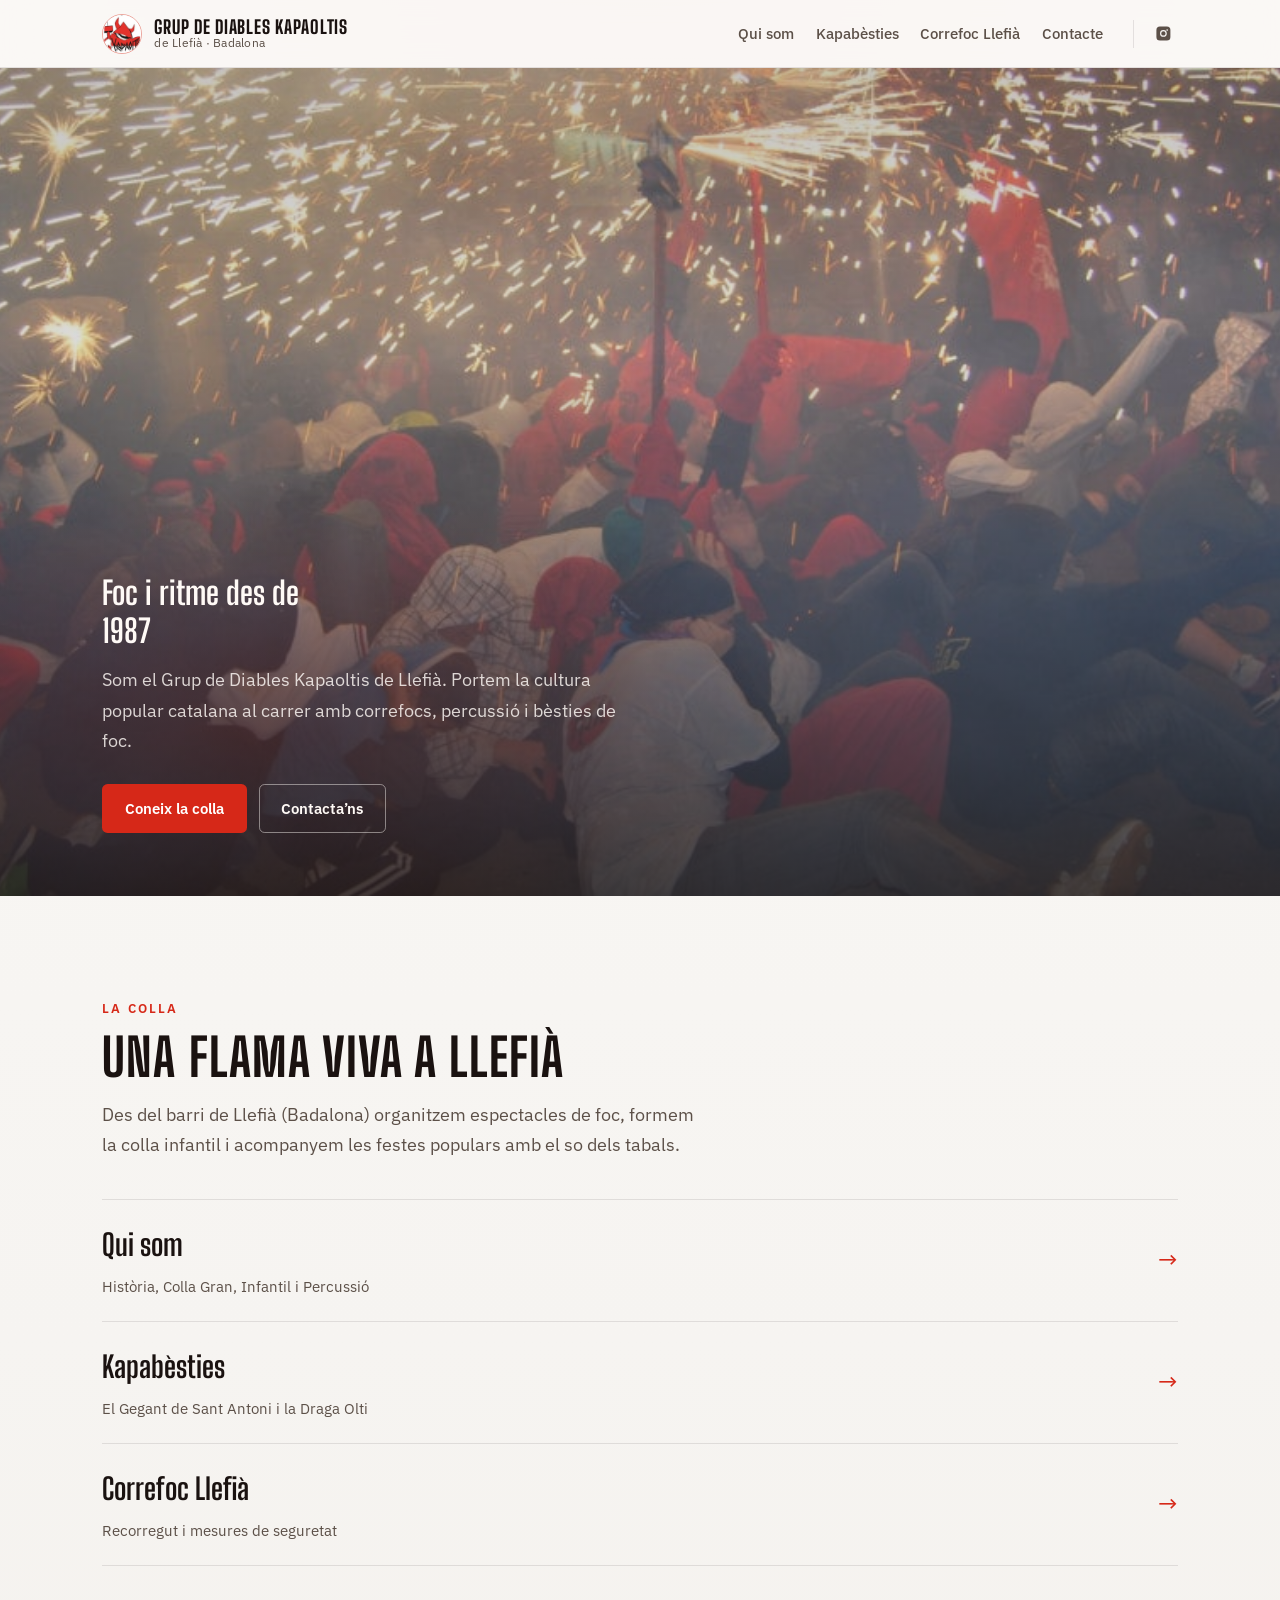
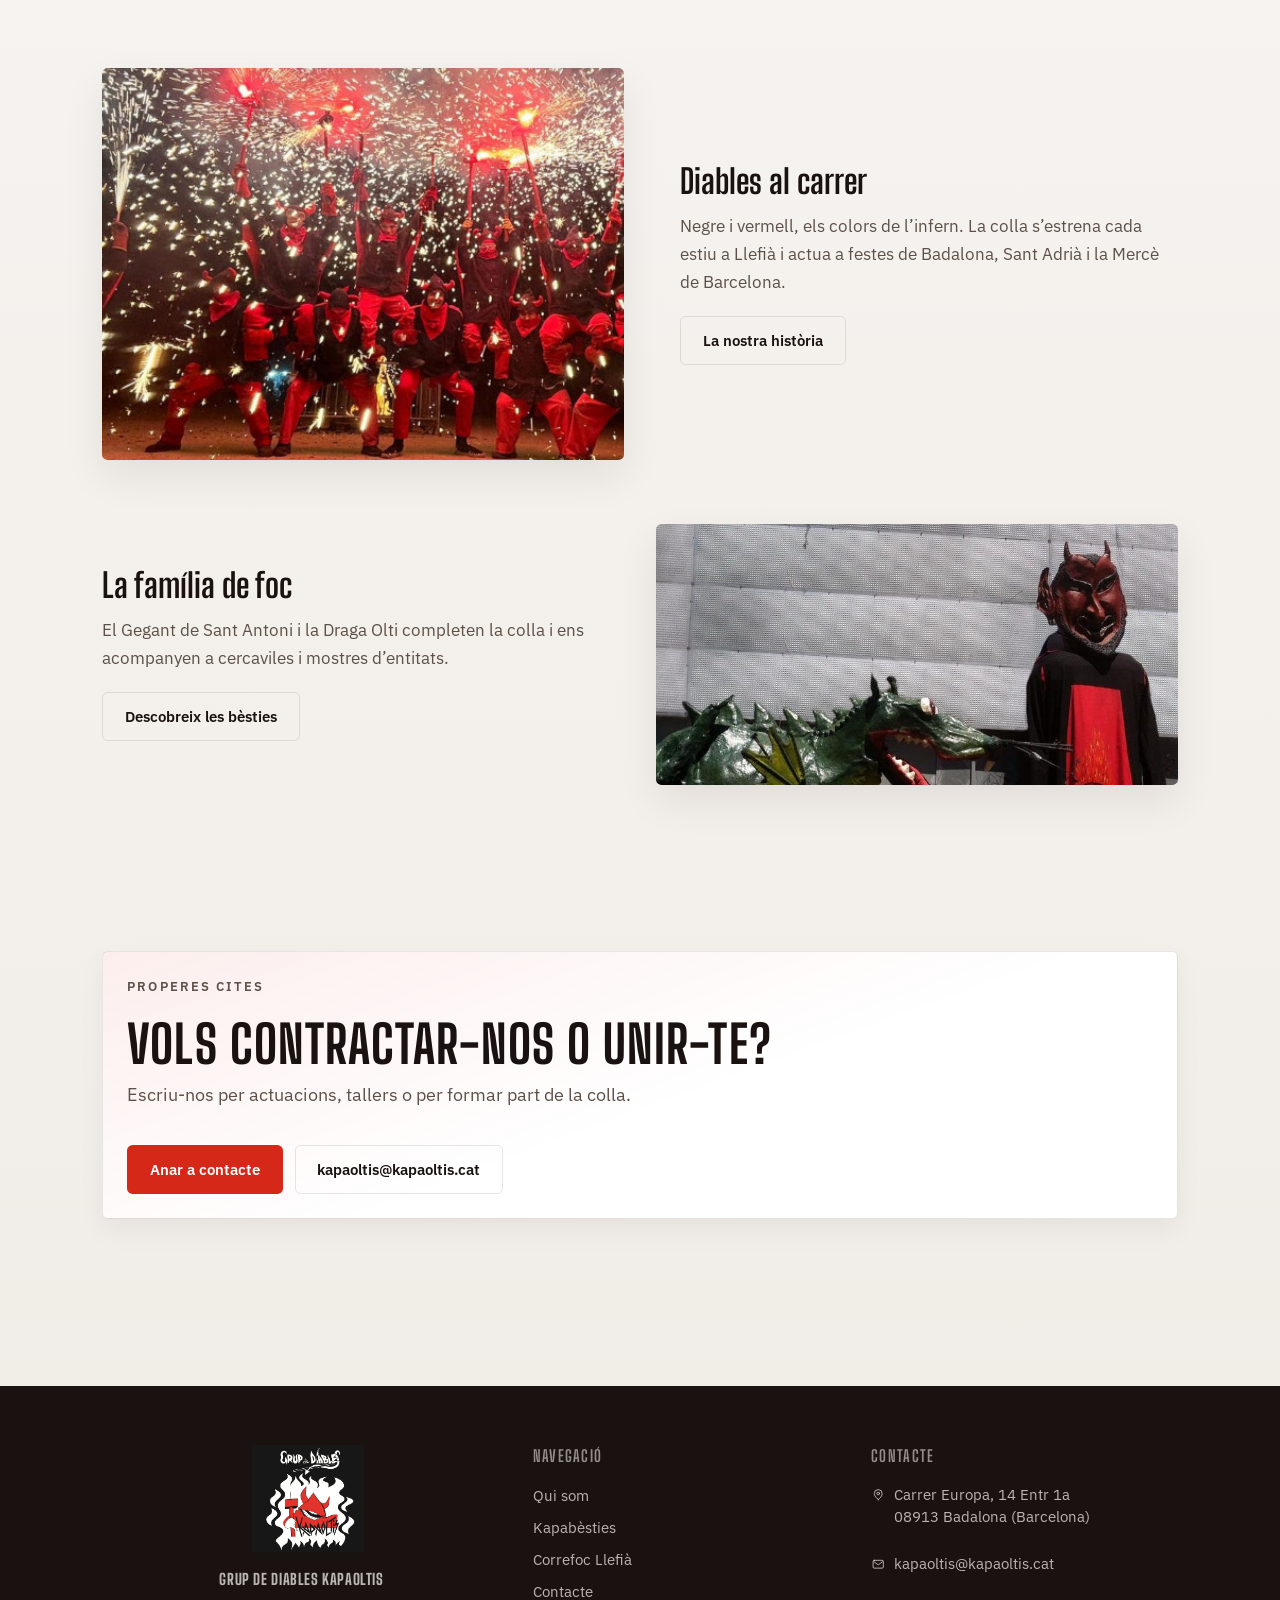
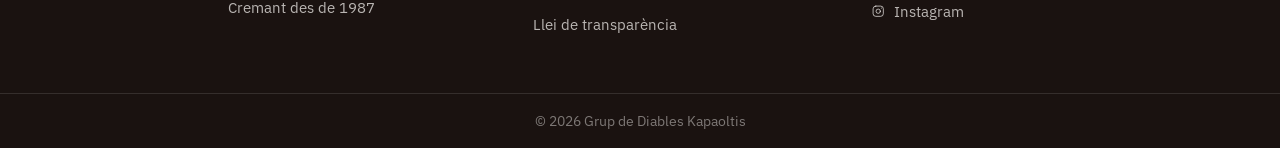
==== commit 29d2ae0b: "Haciendo pruebas del nuevo diseño v3" ====
--- a/index.html
+++ b/index.html
@@ -13,7 +13,7 @@
   <meta property="og:title" content="Grup de Diables Kapaoltis">
   <meta property="og:description" content="Entitat de cultura popular de Llefià (Badalona): correfocs, percussió, colla infantil i kapabèsties des de 1987.">
   <meta property="og:url" content="https://kapaoltis.cat/">
-  <meta property="og:image" content="https://kapaoltis.cat/wp-content/uploads/2024/05/correfocLlefia-1.jpeg">
+  <meta property="og:image" content="https://kapaoltis.cat/assets/img/correfocLlefia-1.jpeg">
   <script type="application/ld+json">
   {
     "@context": "https://schema.org",
@@ -40,16 +40,16 @@
     "sameAs": [
       "https://www.instagram.com/kapaoltis/"
     ],
-    "logo": "https://kapaoltis.cat/wp-content/uploads/2024/04/cropped-Logo-1-180x180.jpg",
-    "image": "https://kapaoltis.cat/wp-content/uploads/2024/05/correfocLlefia-1.jpeg"
+    "logo": "https://kapaoltis.cat/assets/img/cropped-Logo-1-180x180.jpg",
+    "image": "https://kapaoltis.cat/assets/img/correfocLlefia-1.jpeg"
   }
   </script>
-  <link rel="icon" href="wp-content/uploads/2024/04/cropped-Logo-1-32x32.jpg" sizes="32x32">
-  <link rel="apple-touch-icon" href="wp-content/uploads/2024/04/cropped-Logo-1-180x180.jpg">
+  <link rel="icon" href="assets/img/cropped-Logo-1-32x32.jpg" sizes="32x32">
+  <link rel="apple-touch-icon" href="assets/img/cropped-Logo-1-180x180.jpg">
   <link rel="preconnect" href="https://fonts.googleapis.com">
   <link rel="preconnect" href="https://fonts.gstatic.com" crossorigin>
   <link href="https://fonts.googleapis.com/css2?family=Big+Shoulders+Display:wght@600;700;800&family=IBM+Plex+Sans:wght@400;500;600;700&display=swap" rel="stylesheet">
-  <link rel="stylesheet" href="assets/css/styles.css?v=13">
+  <link rel="stylesheet" href="assets/css/styles.css?v=18">
 </head>
 <body>
   <a class="skip-link" href="#contingut">Vés al contingut</a>
@@ -57,7 +57,7 @@
   <header class="site-header">
     <div class="site-header__inner">
       <a class="brand" href="index.html" aria-current="page" aria-label="Grup de Diables Kapaoltis">
-        <img class="brand__mark" src="wp-content/uploads/2024/04/cropped-Logo-1-180x180.jpg" width="40" height="40" alt="">
+        <img class="brand__mark" src="assets/img/cropped-Logo-1-180x180.jpg" width="40" height="40" alt="">
         <span class="brand__text">
           <span class="brand__name">Grup de Diables Kapaoltis</span>
           <span class="brand__tag">de Llefià · Badalona</span>
@@ -83,7 +83,7 @@
   <main id="contingut">
     <section class="hero" aria-label="Portada">
       <div class="hero__media">
-        <img src="wp-content/uploads/2024/05/correfocLlefia-1.jpeg" alt="Correfoc dels Kapaoltis al barri de Llefià" width="1600" height="900">
+        <img src="assets/img/correfocLlefia-1.jpeg" alt="Correfoc dels Kapaoltis al barri de Llefià" width="1600" height="900">
       </div>
       <div class="hero__shade" aria-hidden="true"></div>
       <div class="hero__content">
@@ -132,7 +132,7 @@
       <div class="wrap">
         <article class="feature reveal">
           <div class="feature__media">
-            <img src="wp-content/uploads/2024/05/collaGran.jpeg" alt="Colla Gran dels Kapaoltis" width="900" height="675" loading="lazy">
+            <img src="assets/img/collaGran.jpeg" alt="Colla Gran dels Kapaoltis" width="900" height="675" loading="lazy">
           </div>
           <div class="feature__body">
             <h2>Diables al carrer</h2>
@@ -143,7 +143,7 @@
 
         <article class="feature feature--flip reveal" style="margin-top: clamp(2.5rem, 6vw, 4rem);">
           <div class="feature__media feature__media--wide">
-            <img src="wp-content/uploads/2024/05/kapabesties-hero.jpg" alt="La Draga Olti i el Gegant de Sant Antoni dels Kapaoltis" width="851" height="378" loading="lazy">
+            <img src="assets/img/kapabesties-hero.jpg" alt="La Draga Olti i el Gegant de Sant Antoni dels Kapaoltis" width="851" height="378" loading="lazy">
           </div>
           <div class="feature__body">
             <h2>La família de foc</h2>
@@ -174,7 +174,7 @@
   <footer class="site-footer">
     <div class="site-footer__inner">
       <div class="site-footer__brand-block">
-        <img class="site-footer__logo" src="wp-content/uploads/2024/04/logoNegre.jpg" width="112" height="112" alt="Grup de Diables Kapaoltis">
+        <img class="site-footer__logo" src="assets/img/logoNegre.jpg" width="112" height="112" alt="Grup de Diables Kapaoltis">
         <div>
           <p class="site-footer__brand">Grup de Diables Kapaoltis</p>
           <p class="site-footer__tagline">Cremant des de 1987</p>
@@ -214,9 +214,7 @@
         </ul>
       </div>
     </div>
-    <div class="site-footer__copy">
-      © 2026 Grup de Diables Kapaoltis
-    </div>
+    <div class="site-footer__copy">© 2026 Grup de Diables Kapaoltis</div>
   </footer>
 
   <script src="assets/js/main.js" defer></script>
--- a/assets/css/styles.css
+++ b/assets/css/styles.css
@@ -368,6 +368,12 @@
   transform: translateY(-1px);
 }
 
+.btn__icon {
+  width: 1.05rem;
+  height: 1.05rem;
+  flex-shrink: 0;
+}
+
 .btn--primary {
   background: var(--ember);
   color: #fff;
@@ -516,11 +522,35 @@
   z-index: -2;
 }
 
-.page-hero__media img {
+.page-hero__media img,
+.page-hero__media video {
   width: 100%;
   height: 100%;
   object-fit: cover;
   object-position: center;
+}
+
+.page-hero--video {
+  min-height: clamp(20rem, 52vh, 34rem);
+}
+
+.page-hero--video .page-hero__shade {
+  background: linear-gradient(180deg, rgba(26, 18, 16, 0.15), rgba(26, 18, 16, 0.72));
+}
+
+@media (prefers-reduced-motion: reduce) {
+  .page-hero__media video {
+    display: none;
+  }
+
+  .page-hero--video .page-hero__media {
+    background:
+      center / cover no-repeat url("../img/correfocLlefia-1.jpg");
+  }
+}
+
+.page-hero--besties {
+  min-height: clamp(19rem, 48vh, 32rem);
 }
 
 .page-hero--besties .page-hero__media img {
@@ -638,6 +668,407 @@
 
 .feature__body p:last-of-type {
   margin-bottom: 1.25rem;
+}
+
+/* ——— Story blocks (Qui som) ——— */
+
+.section--muted {
+  background:
+    linear-gradient(180deg, rgba(26, 18, 16, 0.025), transparent 40%),
+    var(--bg-soft);
+}
+
+.story-jump {
+  display: flex;
+  flex-wrap: wrap;
+  gap: 0.55rem;
+  margin-top: 1.75rem;
+}
+
+.story-jump a {
+  padding: 0.45rem 0.9rem;
+  border: 1px solid var(--line);
+  border-radius: 999px;
+  background: rgba(255, 255, 255, 0.7);
+  font-size: 0.82rem;
+  font-weight: 600;
+  letter-spacing: 0.06em;
+  text-transform: uppercase;
+  text-decoration: none;
+  color: var(--ink-muted);
+  transition: color 0.2s, border-color 0.2s, background 0.2s;
+}
+
+.story-jump a:hover {
+  color: var(--ember);
+  border-color: rgba(214, 40, 24, 0.35);
+  background: #fff;
+}
+
+.story-facts {
+  display: grid;
+  grid-template-columns: repeat(3, minmax(0, 1fr));
+  gap: 1rem;
+  margin: 2.25rem 0 0;
+  padding: 1.35rem 0 0;
+  border-top: 1px solid var(--line);
+}
+
+.story-facts div {
+  min-width: 0;
+}
+
+.story-facts dt {
+  margin: 0;
+  font-family: var(--font-display);
+  font-weight: 800;
+  font-size: clamp(1.8rem, 4vw, 2.6rem);
+  line-height: 1;
+  letter-spacing: 0.02em;
+  text-transform: uppercase;
+  color: var(--ember);
+}
+
+.story-facts dd {
+  margin: 0.35rem 0 0;
+  color: var(--ink-muted);
+  font-size: 0.92rem;
+}
+
+@media (max-width: 560px) {
+  .story-facts {
+    grid-template-columns: 1fr;
+    gap: 1.1rem;
+  }
+}
+
+.story {
+  display: grid;
+  gap: clamp(1.5rem, 4vw, 3rem);
+  align-items: center;
+}
+
+@media (min-width: 860px) {
+  .story {
+    grid-template-columns: minmax(0, 1.05fr) minmax(0, 1fr);
+  }
+
+  .story--flip .story__media {
+    order: 2;
+  }
+}
+
+.story__media {
+  position: relative;
+  margin: 0;
+  overflow: hidden;
+  border-radius: var(--radius);
+  aspect-ratio: 4 / 3;
+  background: var(--bg-soft);
+  box-shadow: 0 1rem 2.5rem rgba(26, 18, 16, 0.08);
+}
+
+.story__media::after {
+  content: "";
+  position: absolute;
+  left: 0;
+  top: 0;
+  bottom: 0;
+  width: 3px;
+  background: linear-gradient(180deg, var(--ember), transparent);
+}
+
+.story__media img {
+  width: 100%;
+  height: 100%;
+  object-fit: cover;
+  transition: transform 0.7s var(--ease);
+}
+
+.story:hover .story__media img {
+  transform: scale(1.03);
+}
+
+.story__eyebrow {
+  margin: 0 0 0.45rem;
+  font-size: 0.8rem;
+  font-weight: 600;
+  letter-spacing: 0.16em;
+  text-transform: uppercase;
+  color: var(--ember);
+}
+
+.story__body h2 {
+  margin: 0 0 0.9rem;
+  font-family: var(--font-display);
+  font-weight: 750;
+  font-size: clamp(1.9rem, 4vw, 2.8rem);
+  line-height: 1.03;
+  letter-spacing: 0.02em;
+  text-transform: uppercase;
+}
+
+.story__body > p {
+  margin: 0 0 0.9rem;
+  color: var(--ink-muted);
+}
+
+.story__tags {
+  display: flex;
+  flex-wrap: wrap;
+  gap: 0.45rem;
+  margin: 1.15rem 0 0;
+  padding: 0;
+  list-style: none;
+}
+
+.story__tags li {
+  padding: 0.28rem 0.7rem;
+  border: 1px solid var(--line);
+  border-radius: 999px;
+  background: rgba(255, 255, 255, 0.65);
+  font-size: 0.76rem;
+  font-weight: 600;
+  letter-spacing: 0.08em;
+  text-transform: uppercase;
+  color: var(--ink-muted);
+}
+
+.story__aside {
+  margin: 1.25rem 0 0 !important;
+  padding-top: 1rem;
+  border-top: 1px solid var(--line);
+  font-size: 0.95rem;
+}
+
+.photo-strip {
+  display: grid;
+  gap: 0.85rem;
+  margin: 2rem 0 0;
+}
+
+@media (min-width: 700px) {
+  .photo-strip {
+    grid-template-columns: 1.2fr 1fr 1fr;
+    gap: 1rem;
+  }
+}
+
+.photo-strip figure {
+  margin: 0;
+  overflow: hidden;
+  border-radius: var(--radius);
+  aspect-ratio: 4 / 3;
+  background: var(--bg-soft);
+  box-shadow: 0 0.75rem 1.75rem rgba(26, 18, 16, 0.07);
+}
+
+.photo-strip img {
+  width: 100%;
+  height: 100%;
+  object-fit: cover;
+  transition: transform 0.6s var(--ease);
+}
+
+.photo-strip figure:hover img {
+  transform: scale(1.04);
+}
+
+.photo-strip + .btn-row {
+  margin-top: 2rem;
+}
+
+.story-gallery {
+  margin-top: clamp(1.75rem, 4vw, 2.75rem);
+}
+
+.story-gallery__label {
+  margin: 0 0 0.85rem;
+  font-size: 0.78rem;
+  font-weight: 600;
+  letter-spacing: 0.14em;
+  text-transform: uppercase;
+  color: var(--ash);
+}
+
+.gallery {
+  display: grid;
+  grid-template-columns: repeat(2, minmax(0, 1fr));
+  gap: 0.65rem;
+}
+
+@media (min-width: 700px) {
+  .gallery {
+    grid-template-columns: repeat(3, minmax(0, 1fr));
+    gap: 0.85rem;
+  }
+}
+
+.gallery__item {
+  position: relative;
+  display: block;
+  width: 100%;
+  margin: 0;
+  padding: 0;
+  overflow: hidden;
+  border: 0;
+  border-radius: var(--radius);
+  aspect-ratio: 4 / 3;
+  background: var(--bg-soft);
+  cursor: zoom-in;
+  box-shadow: 0 0.55rem 1.35rem rgba(26, 18, 16, 0.07);
+}
+
+.gallery__item img {
+  width: 100%;
+  height: 100%;
+  object-fit: cover;
+  transition: transform 0.55s var(--ease);
+}
+
+.gallery__item:hover img,
+.gallery__item:focus-visible img {
+  transform: scale(1.045);
+}
+
+.gallery__item::after {
+  content: "";
+  position: absolute;
+  inset: 0;
+  background: linear-gradient(180deg, transparent 55%, rgba(26, 18, 16, 0.28));
+  opacity: 0;
+  transition: opacity 0.25s var(--ease);
+  pointer-events: none;
+}
+
+.gallery__item:hover::after,
+.gallery__item:focus-visible::after {
+  opacity: 1;
+}
+
+body.is-lightbox-open {
+  overflow: hidden;
+}
+
+.lightbox {
+  position: fixed;
+  inset: 0;
+  z-index: 80;
+  display: grid;
+  place-items: center;
+  padding: 1rem;
+}
+
+.lightbox[hidden] {
+  display: none;
+}
+
+.lightbox__backdrop {
+  position: absolute;
+  inset: 0;
+  background: rgba(12, 8, 7, 0.88);
+  backdrop-filter: blur(6px);
+}
+
+.lightbox__dialog {
+  position: relative;
+  z-index: 1;
+  display: grid;
+  place-items: center;
+  width: min(100%, 68rem);
+  max-height: 100%;
+}
+
+.lightbox__figure {
+  margin: 0;
+  max-width: 100%;
+}
+
+.lightbox__img {
+  max-width: min(100%, 68rem);
+  max-height: min(78vh, 52rem);
+  width: auto;
+  height: auto;
+  margin: 0 auto;
+  border-radius: var(--radius);
+  box-shadow: 0 1.25rem 3rem rgba(0, 0, 0, 0.45);
+  object-fit: contain;
+}
+
+.lightbox__caption {
+  margin: 0.75rem 0 0;
+  text-align: center;
+  color: rgba(255, 250, 246, 0.78);
+  font-size: 0.95rem;
+}
+
+.lightbox__counter {
+  margin: 0.35rem 0 0;
+  text-align: center;
+  color: rgba(255, 250, 246, 0.45);
+  font-size: 0.8rem;
+  letter-spacing: 0.08em;
+}
+
+.lightbox__close,
+.lightbox__nav {
+  position: absolute;
+  display: grid;
+  place-items: center;
+  border: 1px solid rgba(255, 255, 255, 0.18);
+  border-radius: 999px;
+  background: rgba(26, 18, 16, 0.55);
+  color: #fff;
+  cursor: pointer;
+  transition: background 0.2s, border-color 0.2s;
+}
+
+.lightbox__close:hover,
+.lightbox__nav:hover {
+  background: rgba(214, 40, 24, 0.9);
+  border-color: transparent;
+}
+
+.lightbox__close {
+  top: 0.25rem;
+  right: 0.25rem;
+  width: 2.6rem;
+  height: 2.6rem;
+  font-size: 1.6rem;
+  line-height: 1;
+}
+
+.lightbox__nav {
+  top: 50%;
+  width: 2.75rem;
+  height: 2.75rem;
+  font-size: 1.8rem;
+  line-height: 1;
+  transform: translateY(-50%);
+}
+
+.lightbox__nav--prev {
+  left: 0.15rem;
+}
+
+.lightbox__nav--next {
+  right: 0.15rem;
+}
+
+@media (max-width: 700px) {
+  .lightbox__nav {
+    top: auto;
+    bottom: 0.85rem;
+    transform: none;
+  }
+
+  .lightbox__nav--prev {
+    left: calc(50% - 3.4rem);
+  }
+
+  .lightbox__nav--next {
+    right: calc(50% - 3.4rem);
+  }
 }
 
 /* ——— Pathway / home links ——— */
@@ -904,6 +1335,26 @@
   gap: 2rem;
 }
 
+.safety-figure {
+  margin: 1.5rem auto 2.5rem;
+  max-width: min(100%, 38rem);
+}
+
+.safety-figure img {
+  width: 100%;
+  height: auto;
+  display: block;
+  border-radius: var(--radius);
+}
+
+.safety-disclaimer {
+  margin: 2rem 0 0;
+  max-width: none;
+  color: var(--ink-muted);
+  font-size: 0.9rem;
+  line-height: 1.55;
+}
+
 @media (min-width: 860px) {
   .safety {
     grid-template-columns: 1fr 1fr;
@@ -941,6 +1392,110 @@
   background: var(--ember);
 }
 
+.route-list {
+  display: grid;
+  gap: clamp(2.5rem, 6vw, 4rem);
+  margin-top: clamp(2rem, 5vw, 3rem);
+}
+
+.route {
+  display: grid;
+  gap: 1.5rem;
+  align-items: start;
+}
+
+@media (min-width: 900px) {
+  .route {
+    grid-template-columns: minmax(0, 1.15fr) minmax(16rem, 0.95fr);
+    gap: clamp(1.75rem, 4vw, 3rem);
+    align-items: center;
+  }
+}
+
+.route__map {
+  margin: 0;
+  max-width: 34rem;
+  overflow: hidden;
+  border: 1px solid var(--line);
+  border-radius: var(--radius);
+  background: #fff;
+  box-shadow: 0 1rem 2.5rem rgba(26, 18, 16, 0.07);
+}
+
+.route__map img {
+  width: 100%;
+  height: auto;
+  display: block;
+  filter: saturate(0.45) sepia(0.22) hue-rotate(-8deg) brightness(1.03) contrast(0.96);
+}
+
+.route__eyebrow {
+  margin: 0 0 0.4rem;
+  font-size: 0.78rem;
+  font-weight: 600;
+  letter-spacing: 0.14em;
+  text-transform: uppercase;
+  color: var(--ember);
+}
+
+.route__body h3 {
+  margin: 0 0 0.65rem;
+  font-family: var(--font-display);
+  font-weight: 750;
+  font-size: clamp(1.55rem, 3vw, 2.15rem);
+  line-height: 1.05;
+  letter-spacing: 0.02em;
+  text-transform: uppercase;
+}
+
+.route__note {
+  margin: 0 0 1.15rem;
+  color: var(--ink-muted);
+  font-size: 0.98rem;
+}
+
+.route__streets {
+  margin: 0;
+  padding: 0;
+  list-style: none;
+  counter-reset: route-step;
+  border-top: 1px solid var(--line);
+}
+
+.route__streets li {
+  position: relative;
+  display: grid;
+  gap: 0.15rem;
+  padding: 0.85rem 0 0.85rem 2.4rem;
+  border-bottom: 1px solid var(--line);
+  color: var(--ink-muted);
+  font-size: 0.92rem;
+  counter-increment: route-step;
+}
+
+.route__streets li::before {
+  content: counter(route-step);
+  position: absolute;
+  left: 0;
+  top: 0.85rem;
+  display: grid;
+  place-items: center;
+  width: 1.55rem;
+  height: 1.55rem;
+  border-radius: 50%;
+  background: rgba(214, 40, 24, 0.1);
+  color: var(--ember);
+  font-size: 0.78rem;
+  font-weight: 700;
+}
+
+.route__streets span {
+  display: block;
+  color: var(--ink);
+  font-weight: 600;
+  font-size: 1rem;
+}
+
 .map-stack {
   display: grid;
   gap: 1.5rem;
@@ -988,11 +1543,31 @@
 }
 
 .contact-list li {
+  display: grid;
+  grid-template-columns: 2.5rem 1fr;
+  gap: 0.9rem;
+  align-items: center;
   padding: 1rem 0;
   border-bottom: 1px solid var(--line);
 }
 
-.contact-list span {
+.contact-list__icon {
+  display: grid;
+  place-items: center;
+  width: 2.5rem;
+  height: 2.5rem;
+  border-radius: 50%;
+  border: 1px solid var(--line);
+  background: rgba(214, 40, 24, 0.07);
+  color: var(--ember);
+}
+
+.contact-list__icon svg {
+  width: 1.15rem;
+  height: 1.15rem;
+}
+
+.contact-list__label {
   display: block;
   margin-bottom: 0.25rem;
   font-size: 0.78rem;
@@ -1235,6 +1810,9 @@
 
   .hero__media img,
   .feature__media img,
+  .story__media img,
+  .photo-strip img,
+  .gallery__item img,
   .tile__media img,
   .reveal {
     animation: none !important;
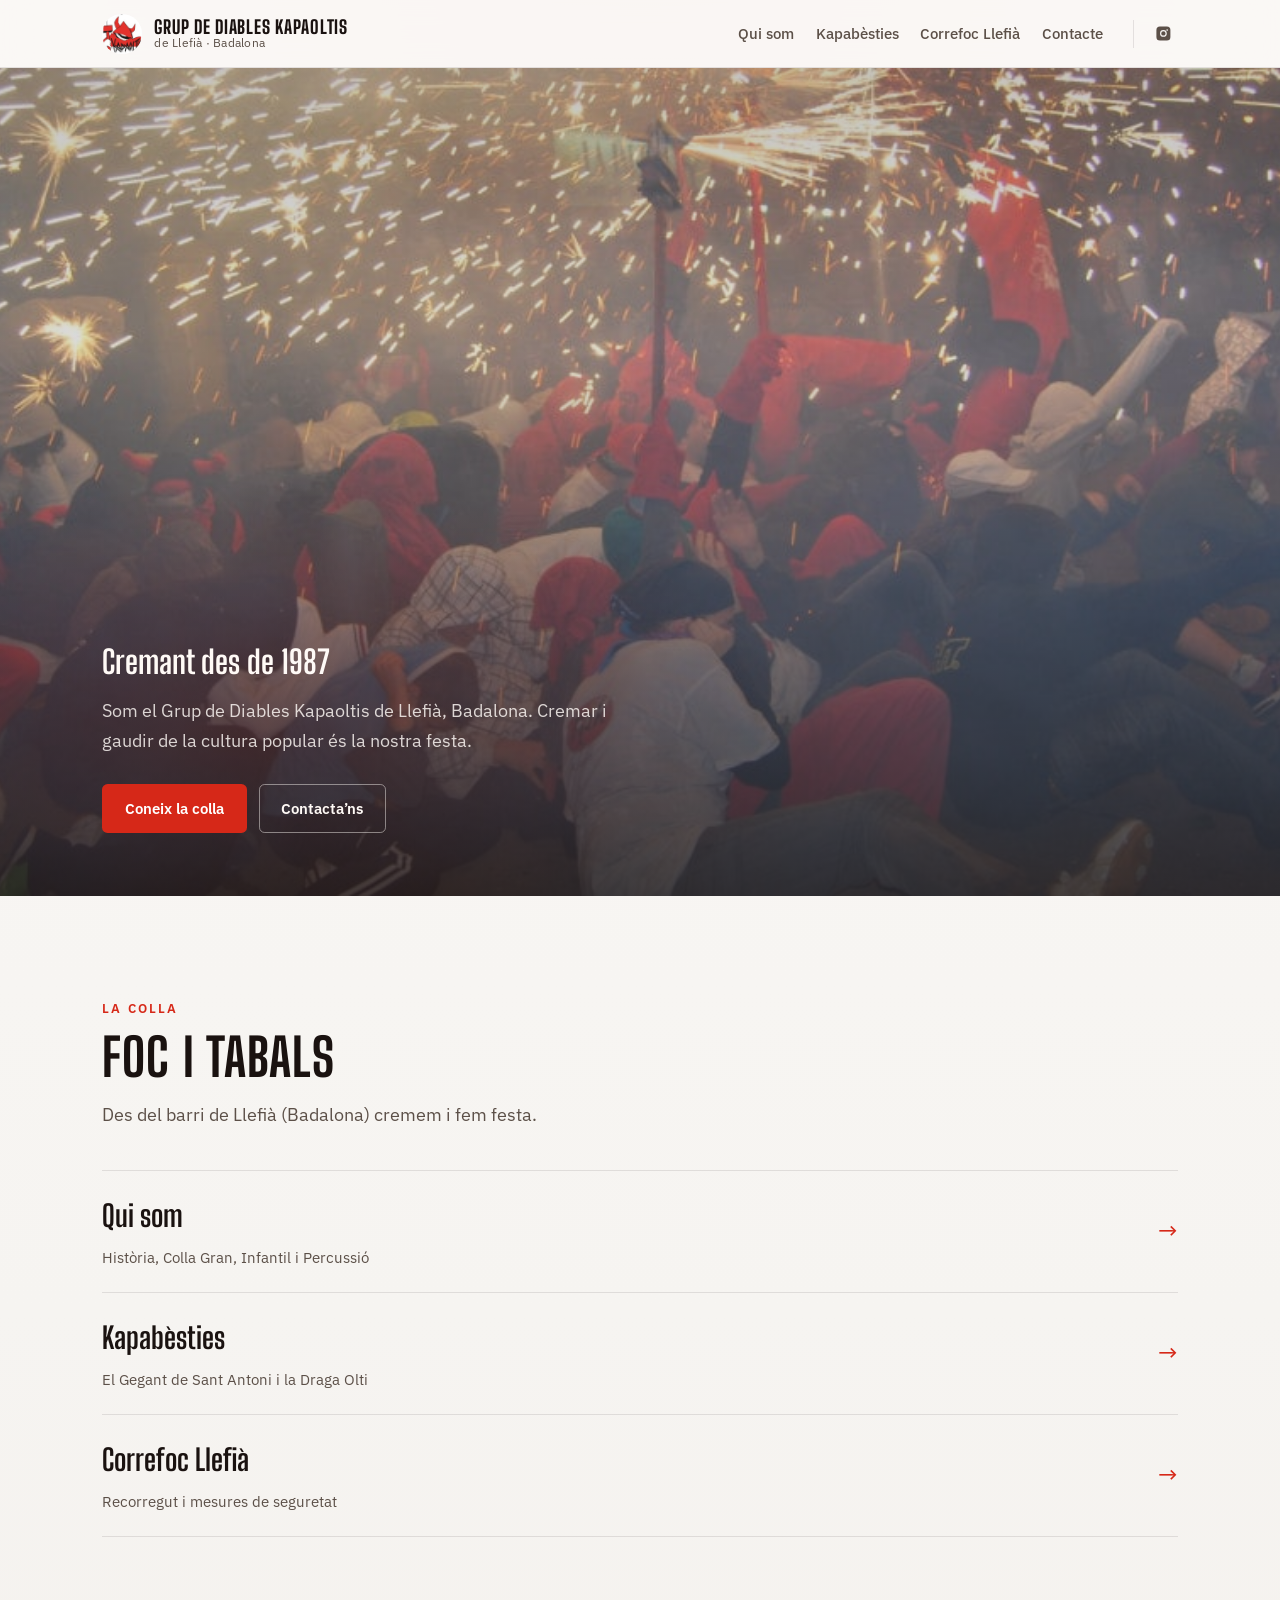
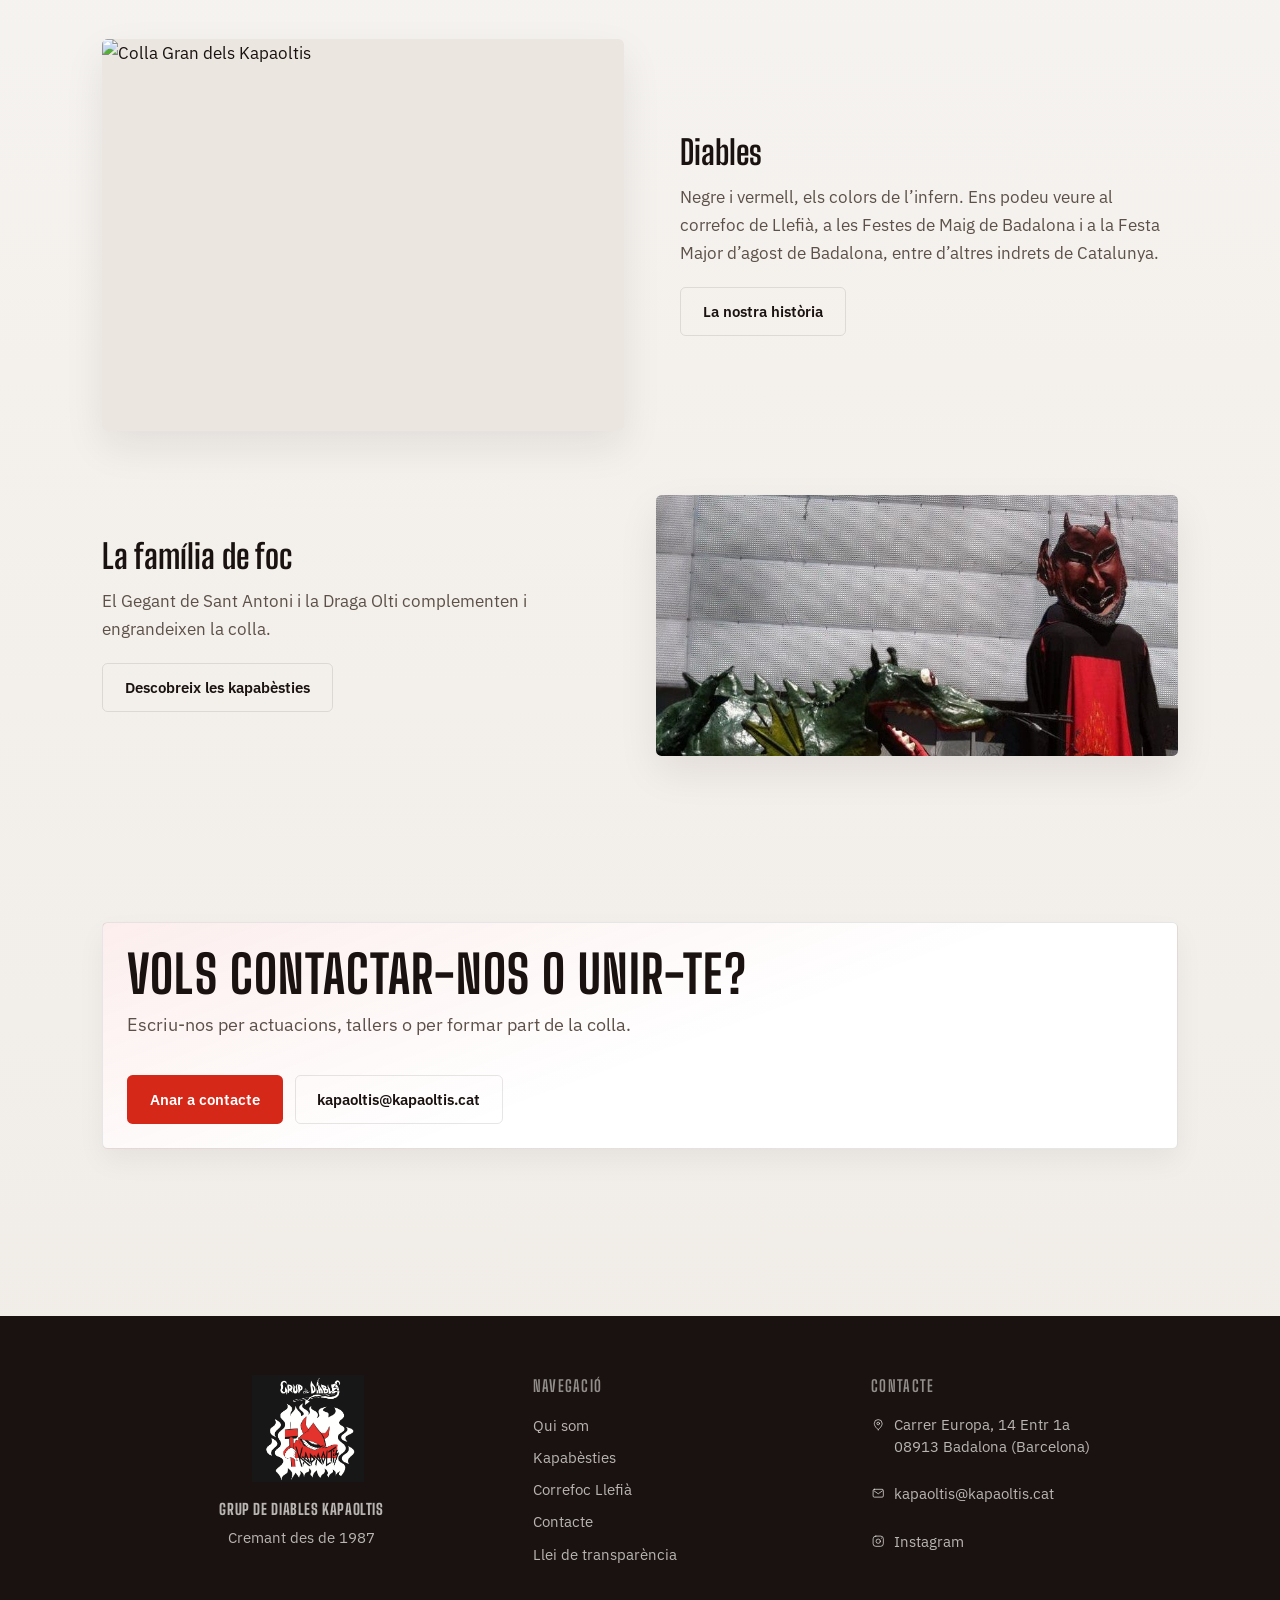
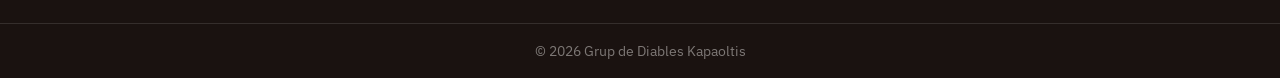
==== commit 28d3a388: "Casi acabada web, solo queda textos de qui som y la imagen del inicio" ====
--- a/index.html
+++ b/index.html
@@ -49,7 +49,7 @@
   <link rel="preconnect" href="https://fonts.googleapis.com">
   <link rel="preconnect" href="https://fonts.gstatic.com" crossorigin>
   <link href="https://fonts.googleapis.com/css2?family=Big+Shoulders+Display:wght@600;700;800&family=IBM+Plex+Sans:wght@400;500;600;700&display=swap" rel="stylesheet">
-  <link rel="stylesheet" href="assets/css/styles.css?v=18">
+  <link rel="stylesheet" href="assets/css/styles.css?v=52">
 </head>
 <body>
   <a class="skip-link" href="#contingut">Vés al contingut</a>
@@ -88,8 +88,8 @@
       <div class="hero__shade" aria-hidden="true"></div>
       <div class="hero__content">
         <!-- <p class="hero__brand">Grup de Diables Kapaoltis</p> -->
-        <h1 class="hero__title">Foc i ritme des de 1987</h1>
-        <p class="hero__text">Som el Grup de Diables Kapaoltis de Llefià. Portem la cultura popular catalana al carrer amb correfocs, percussió i bèsties de foc.</p>
+        <h1 class="hero__title">Cremant des de 1987</h1>
+        <p class="hero__text">Som el Grup de Diables Kapaoltis de Llefià, Badalona. Cremar i gaudir de la cultura popular és la nostra festa.</p>
         <div class="btn-row">
           <a class="btn btn--primary" href="qui-som.html">Coneix la colla</a>
           <a class="btn btn--ghost" href="contacte.html">Contacta’ns</a>
@@ -100,8 +100,8 @@
     <section class="section">
       <div class="wrap reveal">
         <p class="section__eyebrow">La colla</p>
-        <h2 class="section__title">Una flama viva a Llefià</h2>
-        <p class="section__lead">Des del barri de Llefià (Badalona) organitzem espectacles de foc, formem la colla infantil i acompanyem les festes populars amb el so dels tabals.</p>
+        <h2 class="section__title">Foc i tabals</h2>
+        <p class="section__lead">Des del barri de Llefià (Badalona) cremem i fem festa.</p>
         <div class="pathway" style="margin-top: 2.5rem;">
           <a href="qui-som.html">
             <span>
@@ -132,11 +132,11 @@
       <div class="wrap">
         <article class="feature reveal">
           <div class="feature__media">
-            <img src="assets/img/collaGran.jpeg" alt="Colla Gran dels Kapaoltis" width="900" height="675" loading="lazy">
+            <img src="assets/img/colla.JPG" alt="Colla Gran dels Kapaoltis" width="900" height="675" loading="lazy">
           </div>
           <div class="feature__body">
-            <h2>Diables al carrer</h2>
-            <p>Negre i vermell, els colors de l’infern. La colla s’estrena cada estiu a Llefià i actua a festes de Badalona, Sant Adrià i la Mercè de Barcelona.</p>
+            <h2>Diables</h2>
+            <p>Negre i vermell, els colors de l’infern. Ens podeu veure al correfoc de Llefià, a les Festes de Maig de Badalona i a la Festa Major d’agost de Badalona, entre d’altres indrets de Catalunya.</p>
             <a class="btn btn--ghost" href="qui-som.html">La nostra història</a>
           </div>
         </article>
@@ -147,8 +147,8 @@
           </div>
           <div class="feature__body">
             <h2>La família de foc</h2>
-            <p>El Gegant de Sant Antoni i la Draga Olti completen la colla i ens acompanyen a cercaviles i mostres d’entitats.</p>
-            <a class="btn btn--ghost" href="kapabesties.html">Descobreix les bèsties</a>
+            <p>El Gegant de Sant Antoni i la Draga Olti complementen i engrandeixen la colla.</p>
+            <a class="btn btn--ghost" href="kapabesties.html">Descobreix les kapabèsties</a>
           </div>
         </article>
       </div>
@@ -158,8 +158,7 @@
       <div class="wrap reveal">
         <div class="contact-panel" style="display: grid; gap: 1rem; align-items: center;">
           <div>
-            <p class="section__eyebrow">Properes cites</p>
-            <h2 class="section__title" style="margin-bottom: 0.5rem;">Vols contractar-nos o unir-te?</h2>
+            <h2 class="section__title" style="margin-bottom: 0.5rem;">Vols contactar-nos o unir-te?</h2>
             <p class="section__lead">Escriu-nos per actuacions, tallers o per formar part de la colla.</p>
           </div>
           <div class="btn-row" style="margin-top: 0;">
--- a/assets/css/styles.css
+++ b/assets/css/styles.css
@@ -138,7 +138,6 @@
   height: 2.5rem;
   object-fit: cover;
   border-radius: 50%;
-  border: 1px solid var(--line-strong);
   flex-shrink: 0;
 }
 
@@ -425,7 +424,7 @@
   width: 100%;
   height: 100%;
   object-fit: cover;
-  object-position: center 35%;
+  object-position: center 42%;
   animation: hero-drift 28s var(--ease) infinite alternate;
 }
 
@@ -597,6 +596,10 @@
   margin: 0.85rem 0 0;
   max-width: 36rem;
   color: var(--hero-muted);
+}
+
+.page-hero__lead {
+  font-size: 1.2rem;
 }
 
 /* ——— Feature strips ——— */
@@ -811,6 +814,10 @@
 .story__body > p {
   margin: 0 0 0.9rem;
   color: var(--ink-muted);
+}
+
+.story__body > p.story__eyebrow {
+  color: var(--ember);
 }
 
 .story__tags {
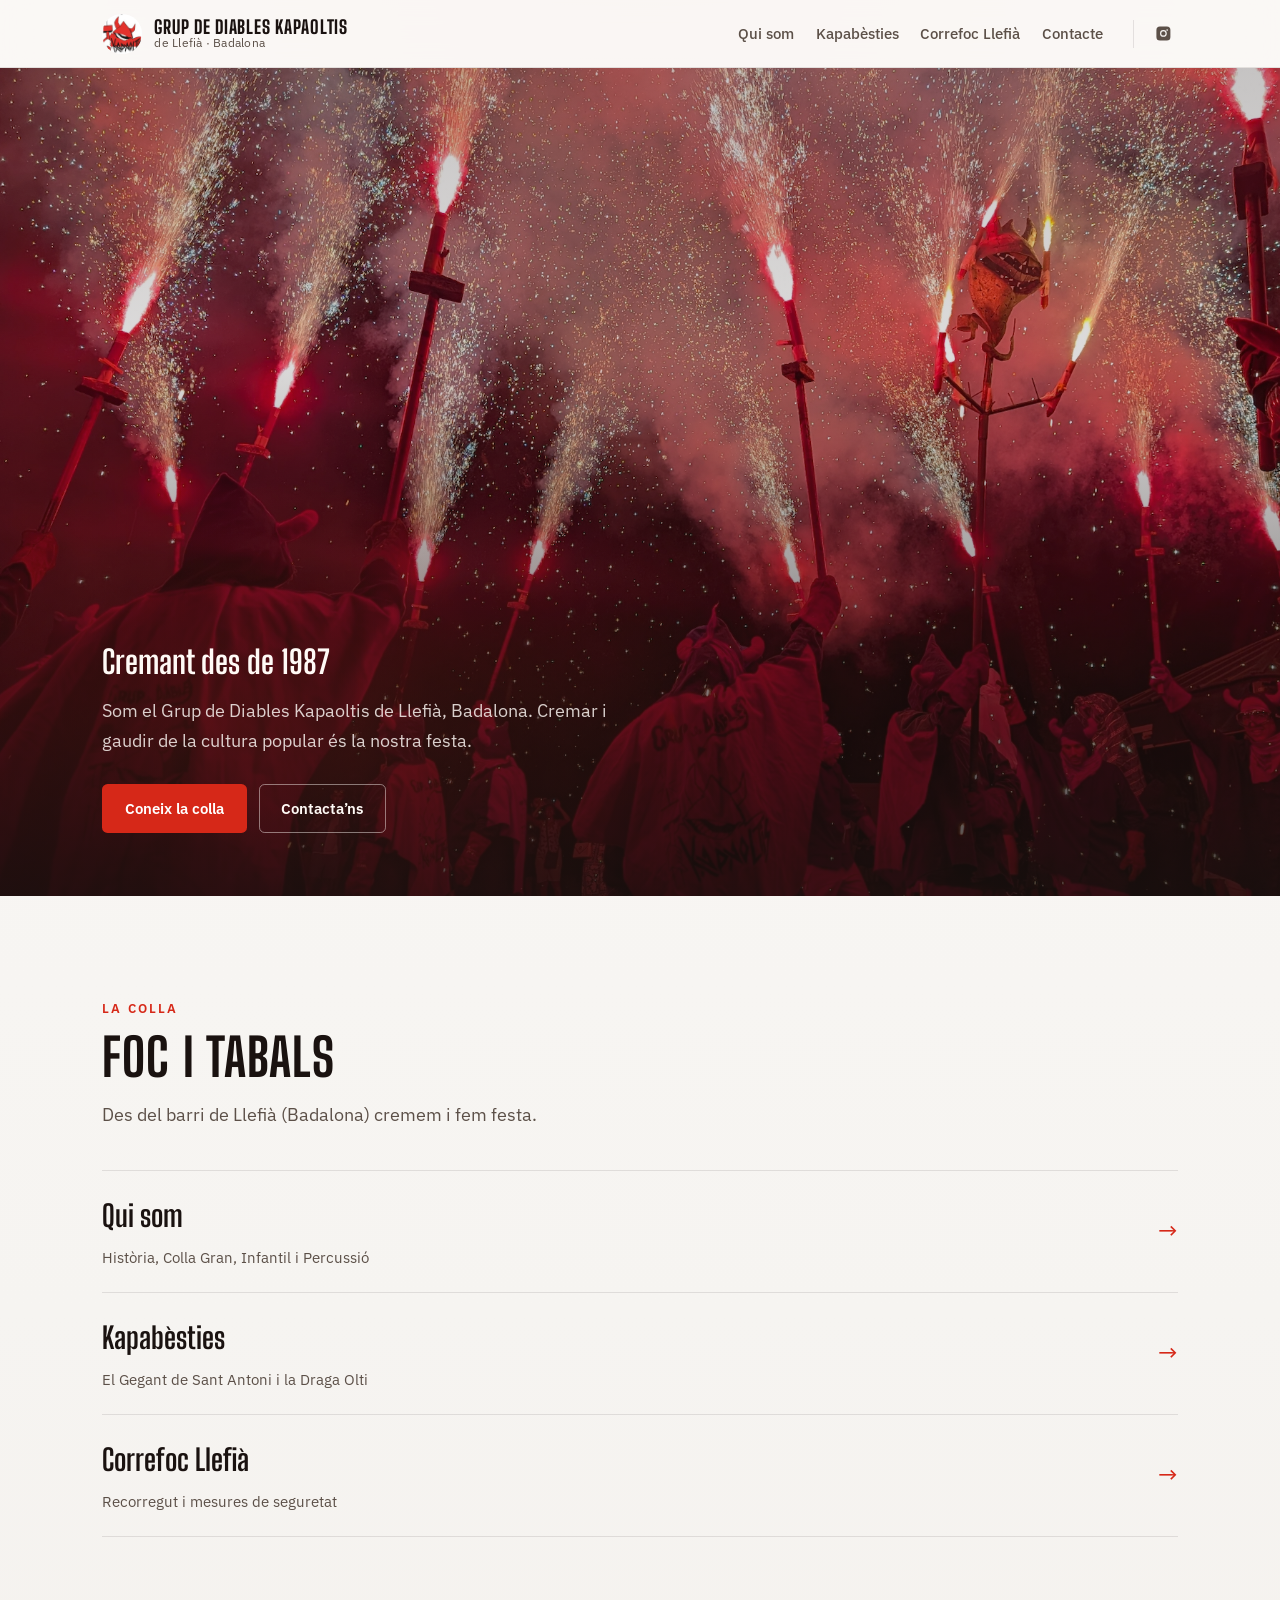
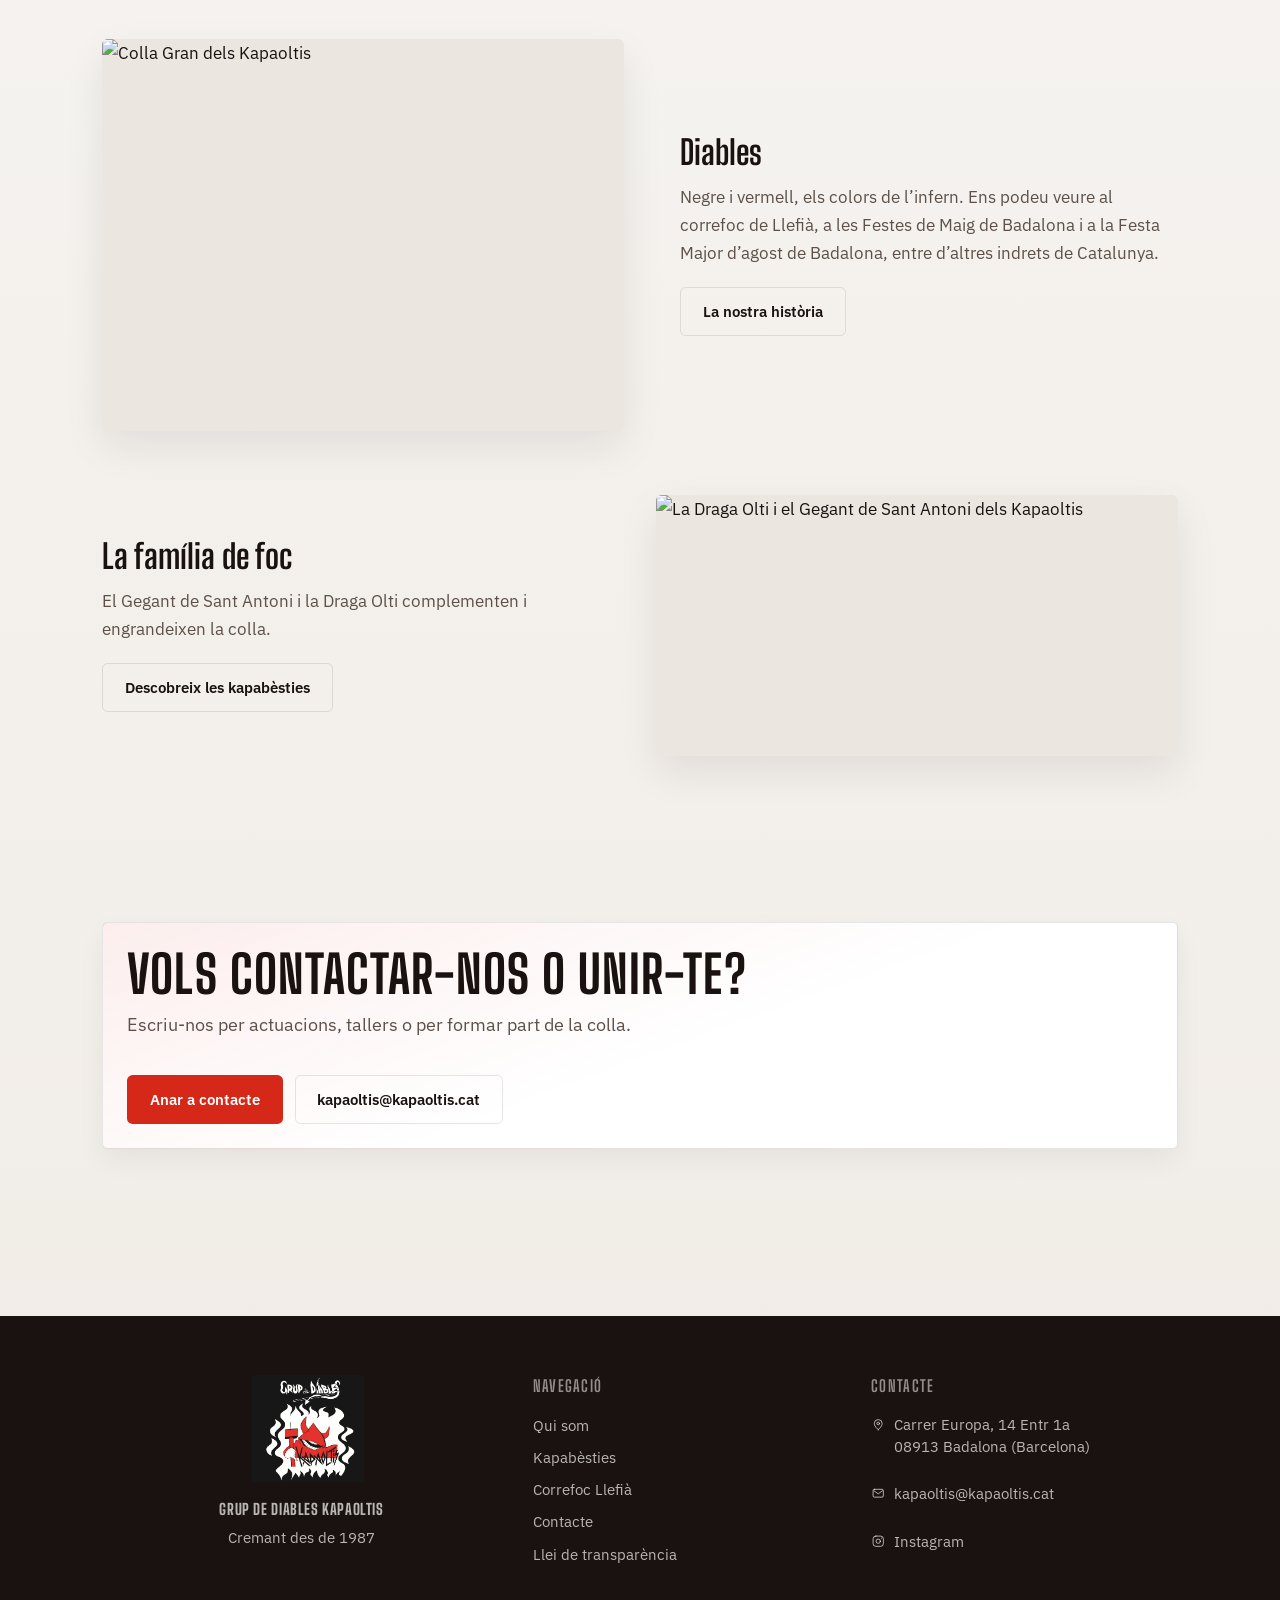
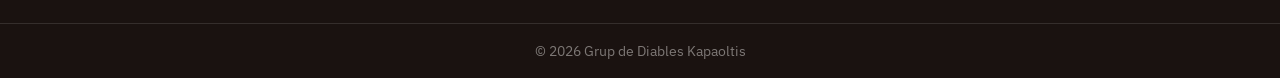
==== commit 9c4c850f: "Casi acabada web, solo queda textos qui som i correfoc" ====
--- a/index.html
+++ b/index.html
@@ -49,7 +49,7 @@
   <link rel="preconnect" href="https://fonts.googleapis.com">
   <link rel="preconnect" href="https://fonts.gstatic.com" crossorigin>
   <link href="https://fonts.googleapis.com/css2?family=Big+Shoulders+Display:wght@600;700;800&family=IBM+Plex+Sans:wght@400;500;600;700&display=swap" rel="stylesheet">
-  <link rel="stylesheet" href="assets/css/styles.css?v=52">
+  <link rel="stylesheet" href="assets/css/styles.css?v=61">
 </head>
 <body>
   <a class="skip-link" href="#contingut">Vés al contingut</a>
@@ -83,7 +83,7 @@
   <main id="contingut">
     <section class="hero" aria-label="Portada">
       <div class="hero__media">
-        <img src="assets/img/correfocLlefia-1.jpeg" alt="Correfoc dels Kapaoltis al barri de Llefià" width="1600" height="900">
+        <img src="assets/img/inicikapaoltis.png" alt="Correfoc dels Kapaoltis al barri de Llefià" width="1600" height="900">
       </div>
       <div class="hero__shade" aria-hidden="true"></div>
       <div class="hero__content">
--- a/assets/css/styles.css
+++ b/assets/css/styles.css
@@ -738,6 +738,11 @@
   font-size: 0.92rem;
 }
 
+.story-facts--duo {
+  grid-template-columns: repeat(2, minmax(0, 1fr));
+  max-width: 28rem;
+}
+
 @media (max-width: 560px) {
   .story-facts {
     grid-template-columns: 1fr;
@@ -792,60 +797,111 @@
   transform: scale(1.03);
 }
 
+.story__year {
+  display: block;
+  margin: 0 0 -0.35rem;
+  font-family: var(--font-display);
+  font-size: clamp(2.5rem, 7vw, 4.25rem);
+  font-weight: 800;
+  letter-spacing: -0.06em;
+  line-height: 0.85;
+  color: rgba(214, 40, 24, 0.14);
+}
+
 .story__eyebrow {
-  margin: 0 0 0.45rem;
-  font-size: 0.8rem;
-  font-weight: 600;
-  letter-spacing: 0.16em;
+  display: inline-block;
+  margin: 0 0 0.75rem;
+  font-size: 0.9rem;
+  font-weight: 700;
+  letter-spacing: 0.2em;
   text-transform: uppercase;
   color: var(--ember);
 }
 
 .story__body h2 {
-  margin: 0 0 0.9rem;
+  margin: 0 0 0.55em;
   font-family: var(--font-display);
-  font-weight: 750;
-  font-size: clamp(1.9rem, 4vw, 2.8rem);
-  line-height: 1.03;
-  letter-spacing: 0.02em;
-  text-transform: uppercase;
+  font-weight: 700;
+  font-size: clamp(1.85rem, 4.5vw, 2.85rem);
+  line-height: 1.05;
+  letter-spacing: -0.03em;
+  color: var(--ink);
 }
 
 .story__body > p {
-  margin: 0 0 0.9rem;
-  color: var(--ink-muted);
+  margin: 0 0 1.1em;
+  max-width: 38rem;
+  color: var(--ink);
+  line-height: 1.7;
+}
+
+.story__pullquote {
+  margin: 1.75rem 0 !important;
+  padding: 1.25rem 0 1.25rem 1.25rem;
+  max-width: 38rem;
+  border-left: 3px solid var(--ember);
+  font-family: var(--font-body);
+  font-size: 1.0625rem;
+  font-weight: 400;
+  letter-spacing: normal;
+  line-height: 1.7;
+  color: var(--ink);
+}
+
+.story__pullquote strong {
+  font-weight: 700;
 }
 
 .story__body > p.story__eyebrow {
+  max-width: none;
+  line-height: inherit;
   color: var(--ember);
+}
+
+.story__body strong {
+  font-weight: 700;
+  color: var(--ink);
 }
 
 .story__tags {
   display: flex;
   flex-wrap: wrap;
-  gap: 0.45rem;
-  margin: 1.15rem 0 0;
+  gap: 0.5rem 1.25rem;
+  margin: 0 0 1.25rem;
   padding: 0;
   list-style: none;
-}
-
-.story__tags li {
-  padding: 0.28rem 0.7rem;
-  border: 1px solid var(--line);
-  border-radius: 999px;
-  background: rgba(255, 255, 255, 0.65);
-  font-size: 0.76rem;
-  font-weight: 600;
+  font-size: 0.82rem;
+  font-weight: 700;
   letter-spacing: 0.08em;
   text-transform: uppercase;
   color: var(--ink-muted);
 }
 
+.story__tags li {
+  margin: 0;
+  padding: 0;
+  border: 0;
+  border-radius: 0;
+  background: none;
+  font-size: inherit;
+  font-weight: inherit;
+  letter-spacing: inherit;
+  text-transform: inherit;
+  color: inherit;
+}
+
 .story__aside {
-  margin: 1.25rem 0 0 !important;
-  padding-top: 1rem;
-  border-top: 1px solid var(--line);
-  font-size: 0.95rem;
+  margin: 0 0 1.1em !important;
+  padding-top: 0;
+  border-top: 0;
+  max-width: 38rem;
+  font-size: inherit;
+  line-height: 1.7;
+  color: var(--ink);
+}
+
+.story__body > :last-child {
+  margin-bottom: 0 !important;
 }
 
 .photo-strip {
@@ -1672,11 +1728,24 @@
   padding: clamp(2.5rem, 5vw, 3.5rem) var(--space);
   display: grid;
   gap: 2rem;
+  text-align: center;
+  justify-items: center;
+}
+
+.site-footer__inner > div {
+  width: 100%;
+  max-width: 22rem;
 }
 
 @media (min-width: 800px) {
   .site-footer__inner {
     grid-template-columns: 1.3fr 1fr 1fr;
+    text-align: left;
+    justify-items: stretch;
+  }
+
+  .site-footer__inner > div {
+    max-width: none;
   }
 }
 
@@ -1710,8 +1779,9 @@
   display: grid;
   row-gap: 1.6rem;
   list-style: none;
-  margin: 0;
+  margin: 0 auto;
   padding: 0;
+  justify-items: center;
 }
 
 .site-footer .footer-contact li,
@@ -1722,6 +1792,21 @@
   align-items: start;
   margin-top: 0;
   line-height: 1.45;
+  width: max-content;
+  max-width: 100%;
+  text-align: left;
+}
+
+@media (min-width: 800px) {
+  .site-footer ul.footer-contact {
+    margin: 0;
+    justify-items: stretch;
+  }
+
+  .site-footer .footer-contact li,
+  .site-footer .footer-contact li + li {
+    width: auto;
+  }
 }
 
 .footer-contact__icon {
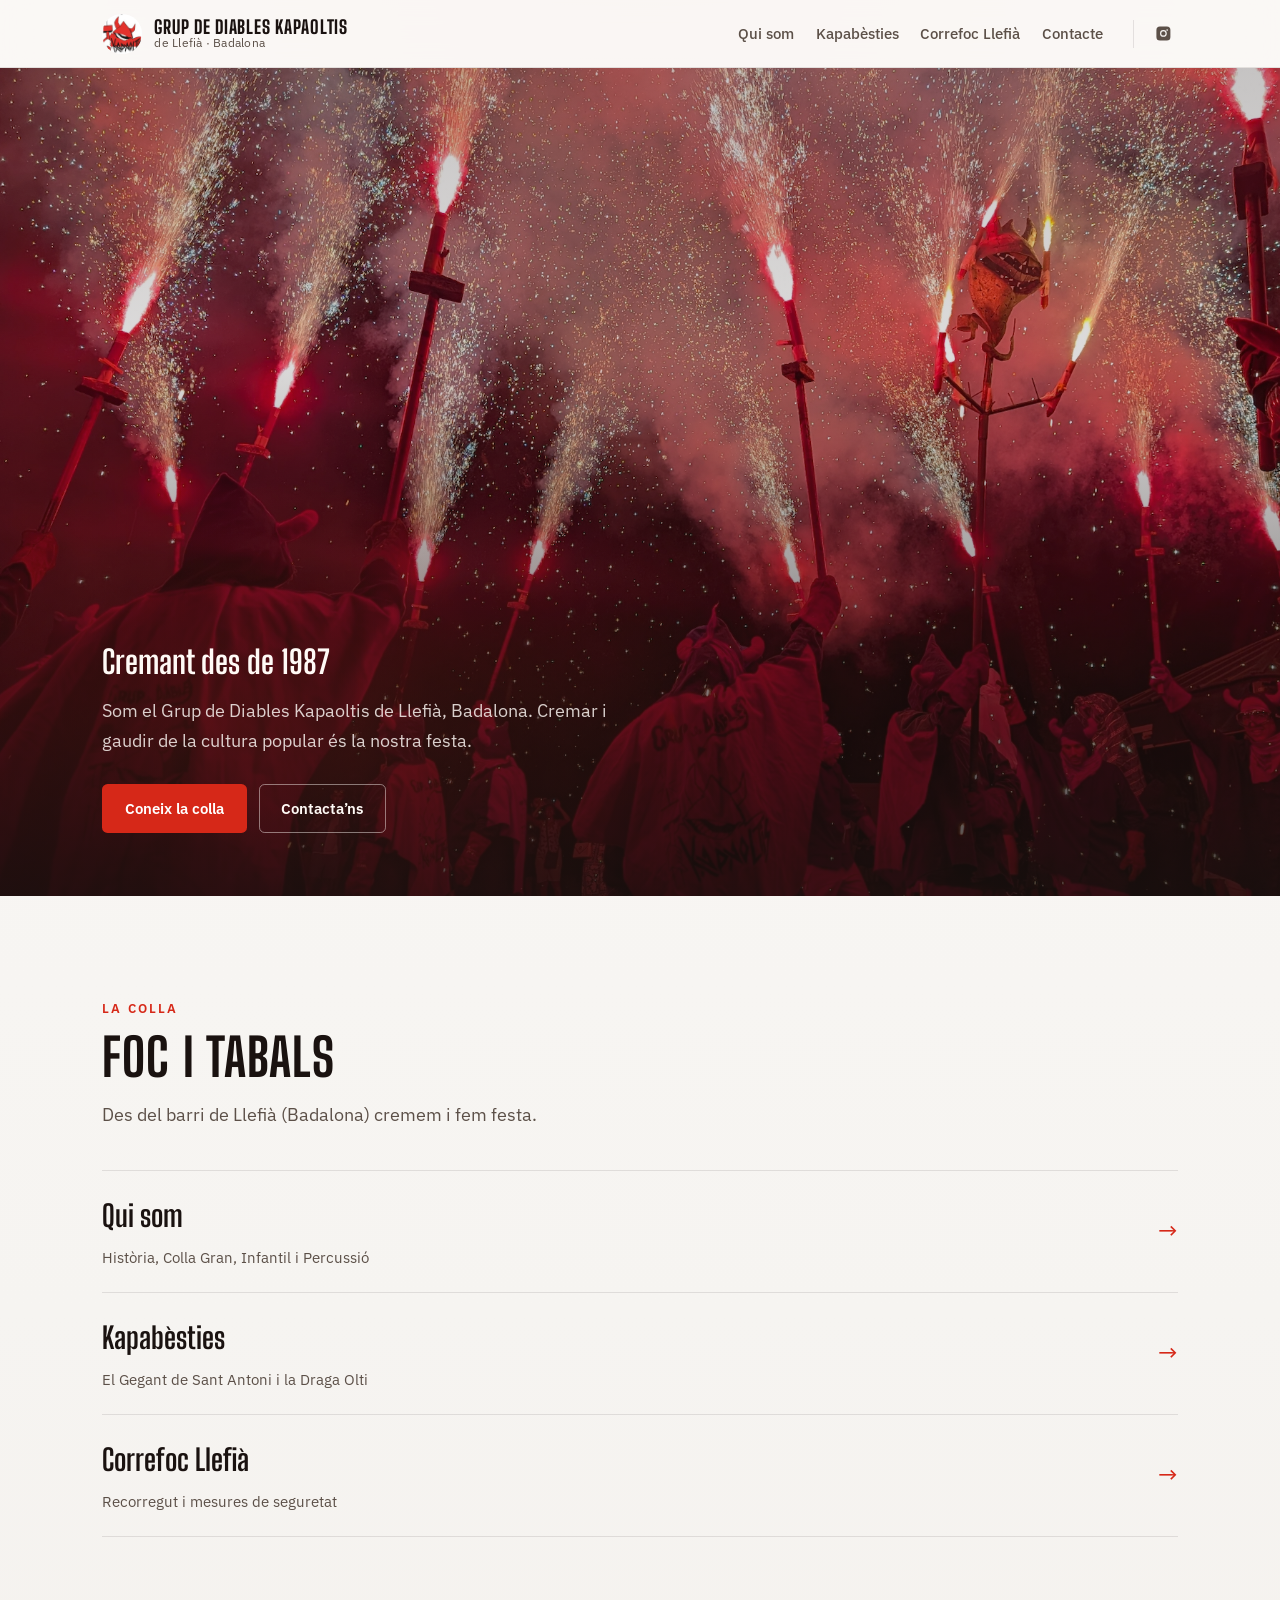
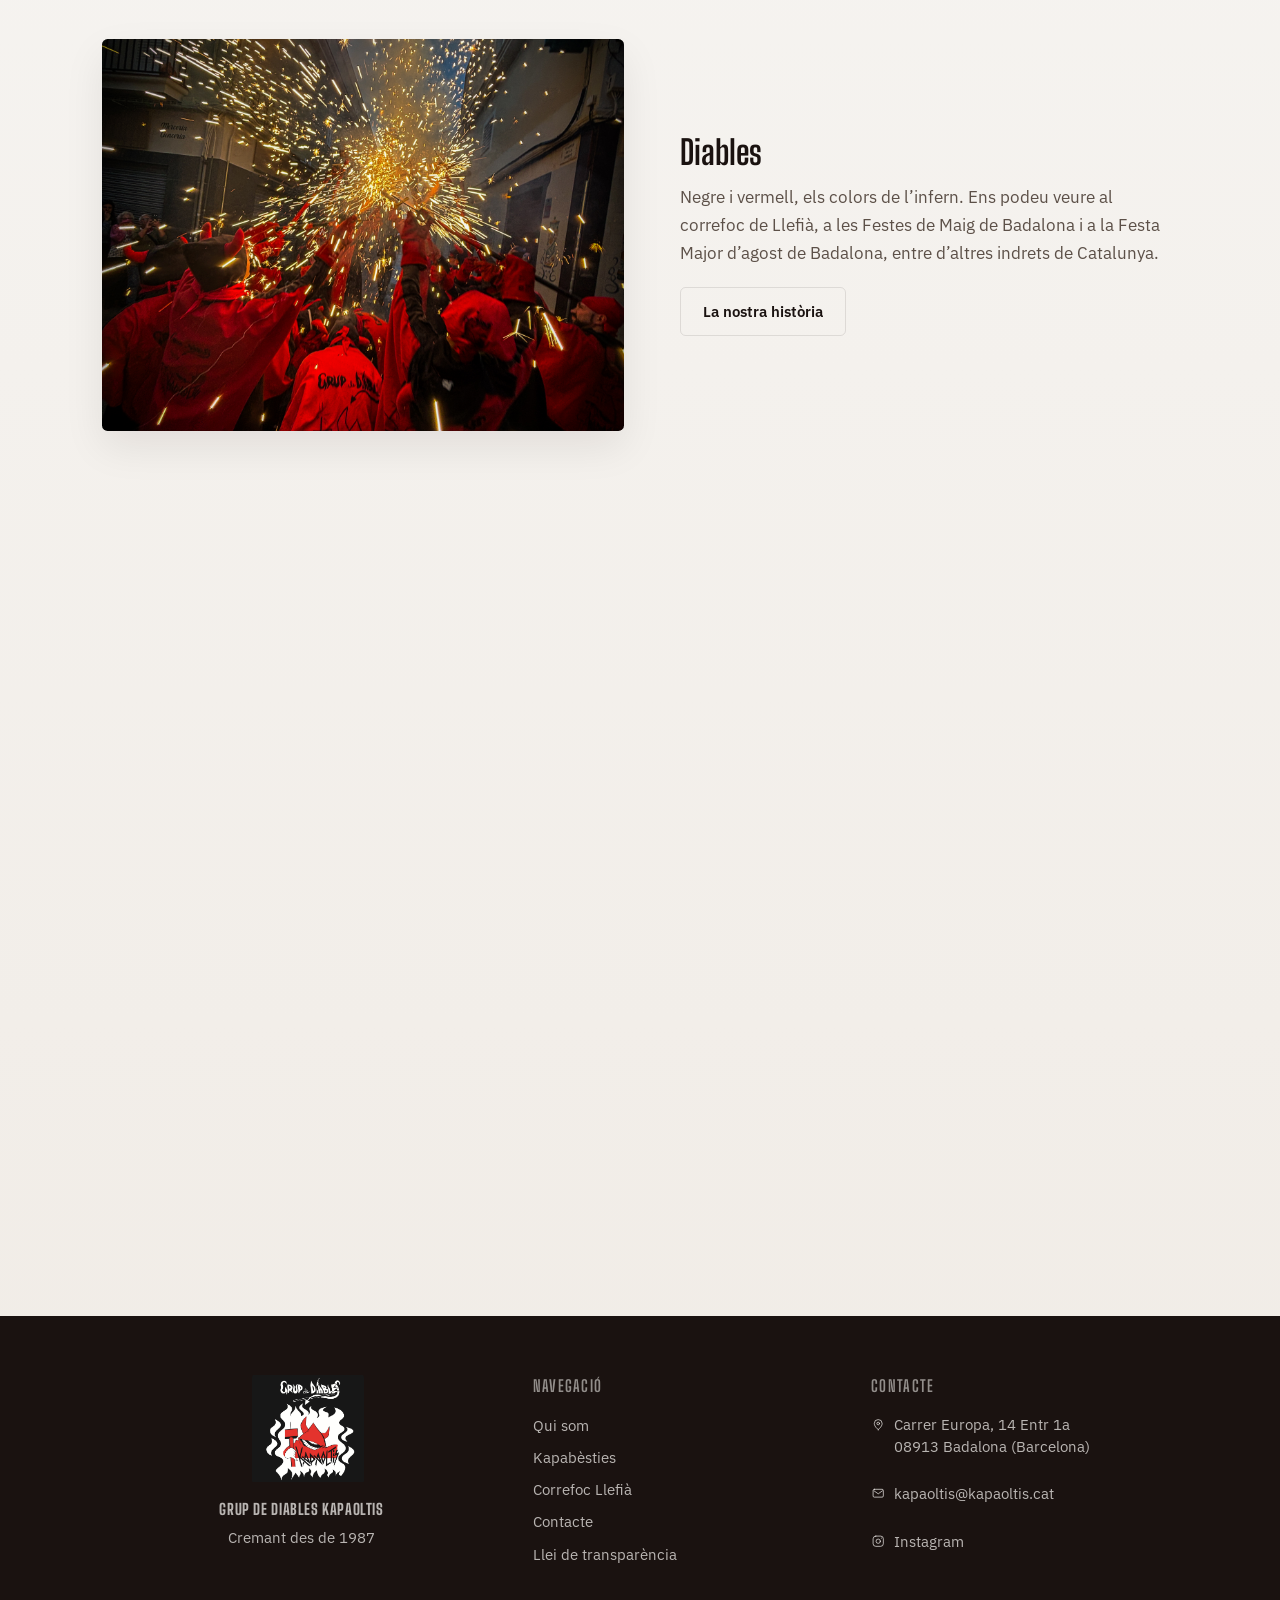
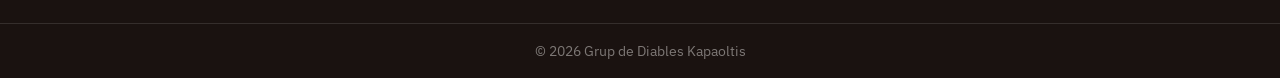
==== commit 22f756d9: "canvi al codi nom real imatges" ====
--- a/index.html
+++ b/index.html
@@ -132,7 +132,7 @@
       <div class="wrap">
         <article class="feature reveal">
           <div class="feature__media">
-            <img src="assets/img/colla.JPG" alt="Colla Gran dels Kapaoltis" width="900" height="675" loading="lazy">
+            <img src="assets/img/Colla.JPG" alt="Colla Gran dels Kapaoltis" width="900" height="675" loading="lazy">
           </div>
           <div class="feature__body">
             <h2>Diables</h2>
--- a/assets/css/styles.css
+++ b/assets/css/styles.css
@@ -330,6 +330,10 @@
   max-width: 42rem;
 }
 
+.prose--wide {
+  max-width: none;
+}
+
 .prose p {
   margin: 0 0 1.15rem;
   color: var(--ink-muted);
@@ -764,6 +768,18 @@
   .story--flip .story__media {
     order: 2;
   }
+
+  .story--long {
+    align-items: start;
+    grid-template-columns: minmax(18rem, 0.95fr) minmax(0, 1.2fr);
+  }
+
+  .story--long .story__media {
+    position: sticky;
+    top: calc(var(--header-h) + 1.25rem);
+    aspect-ratio: 3 / 4;
+    min-height: 26rem;
+  }
 }
 
 .story__media {
